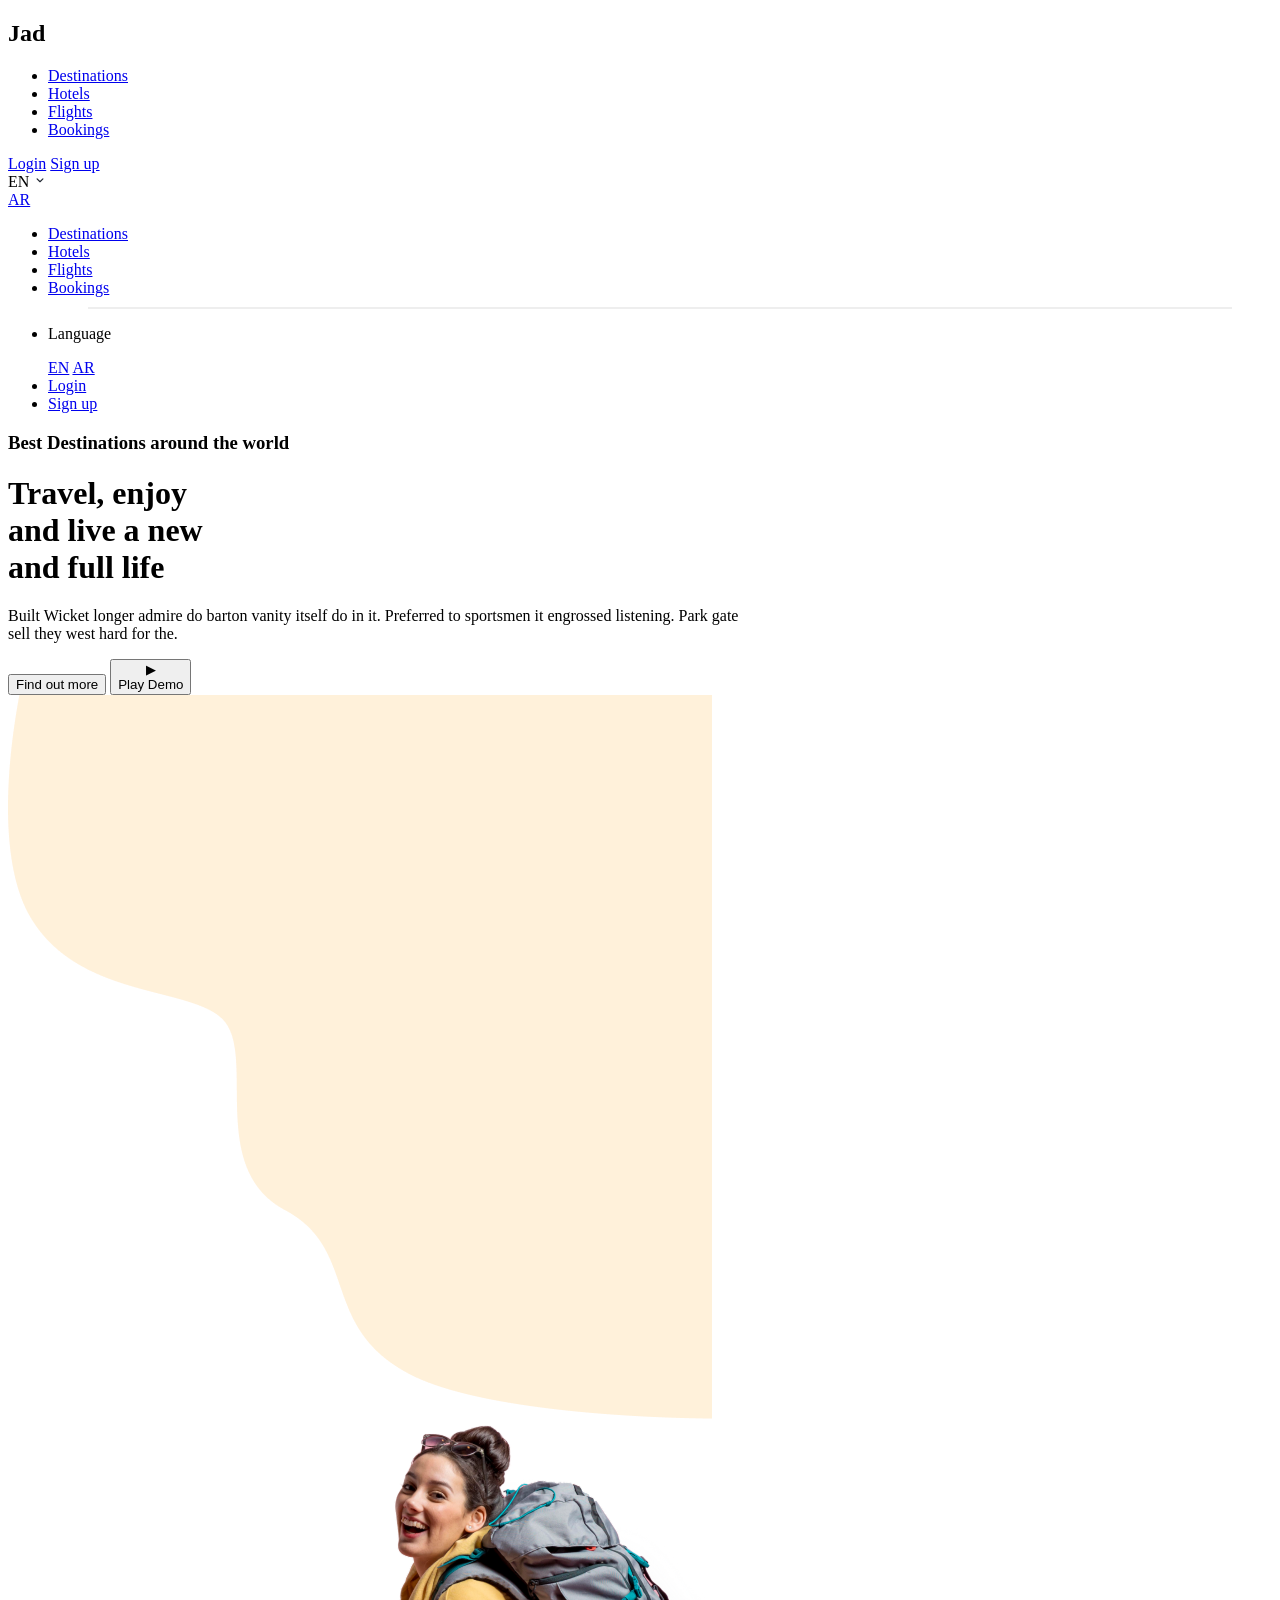
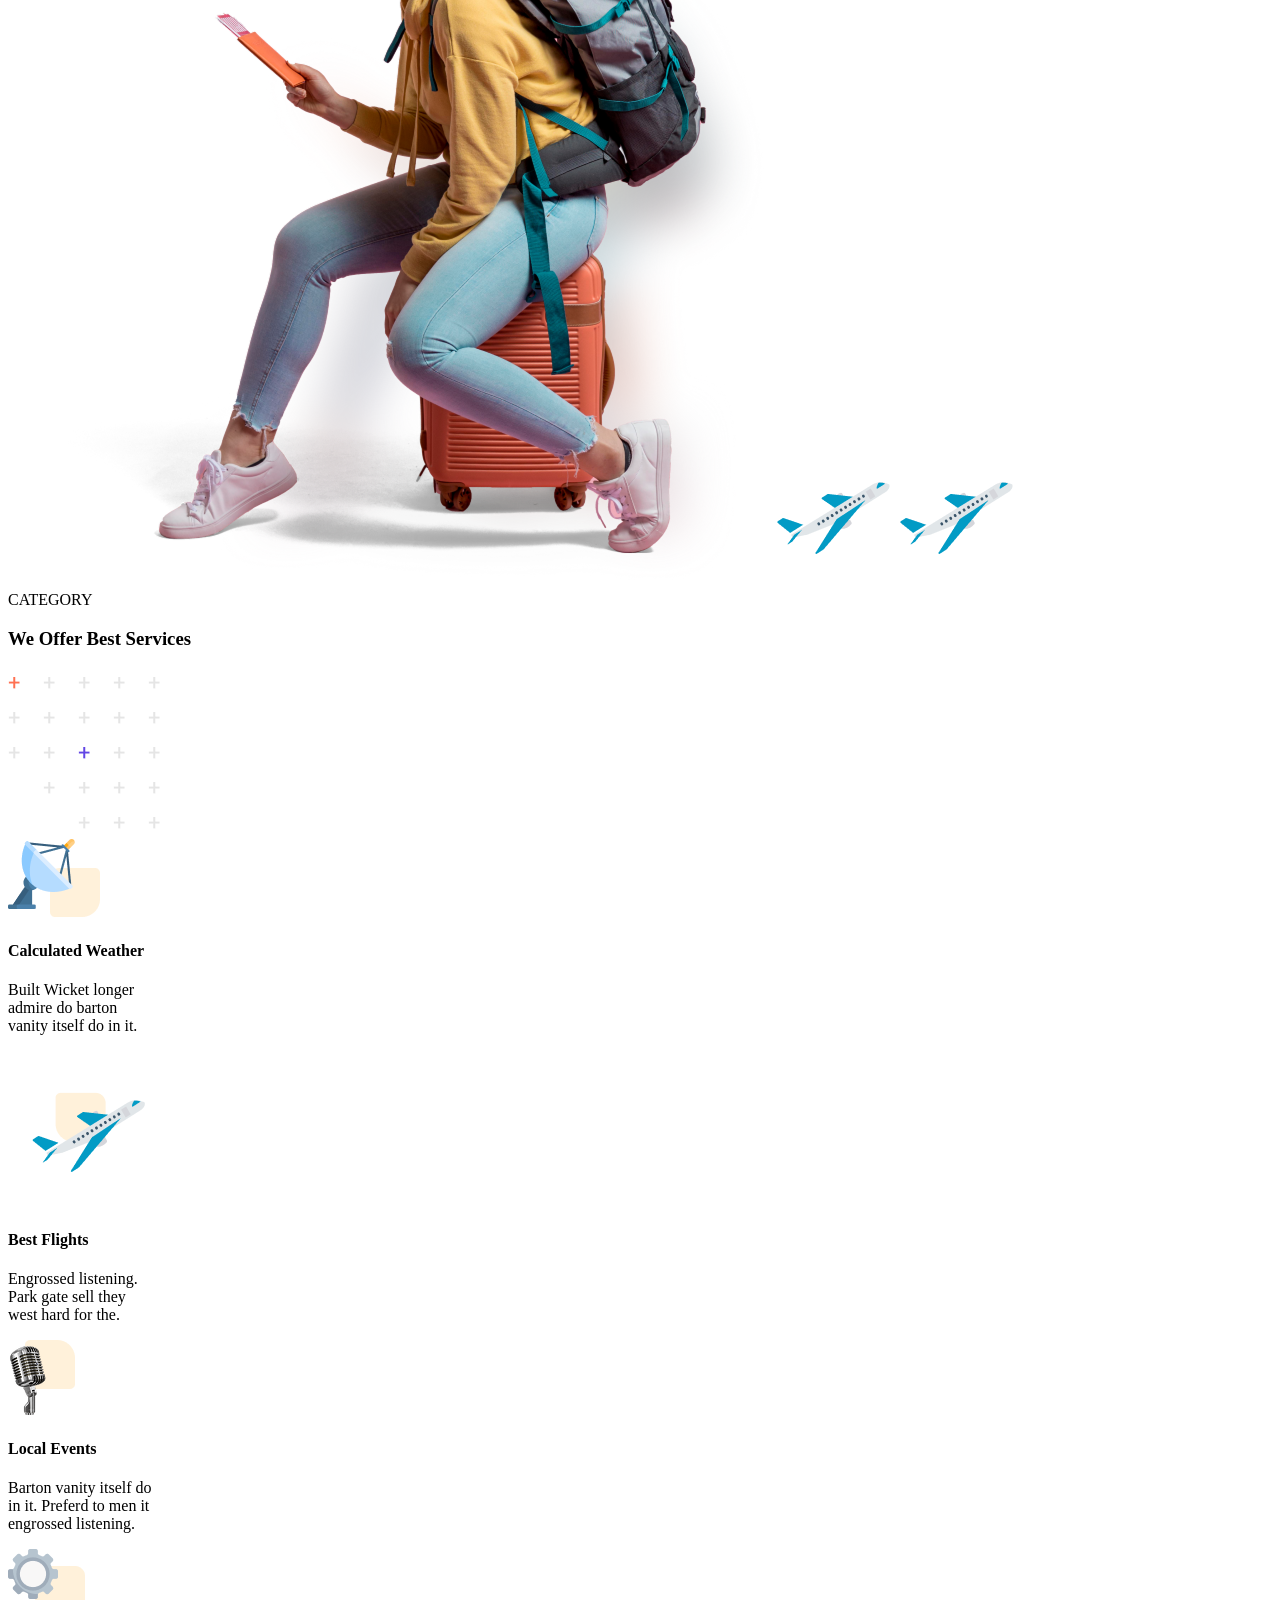
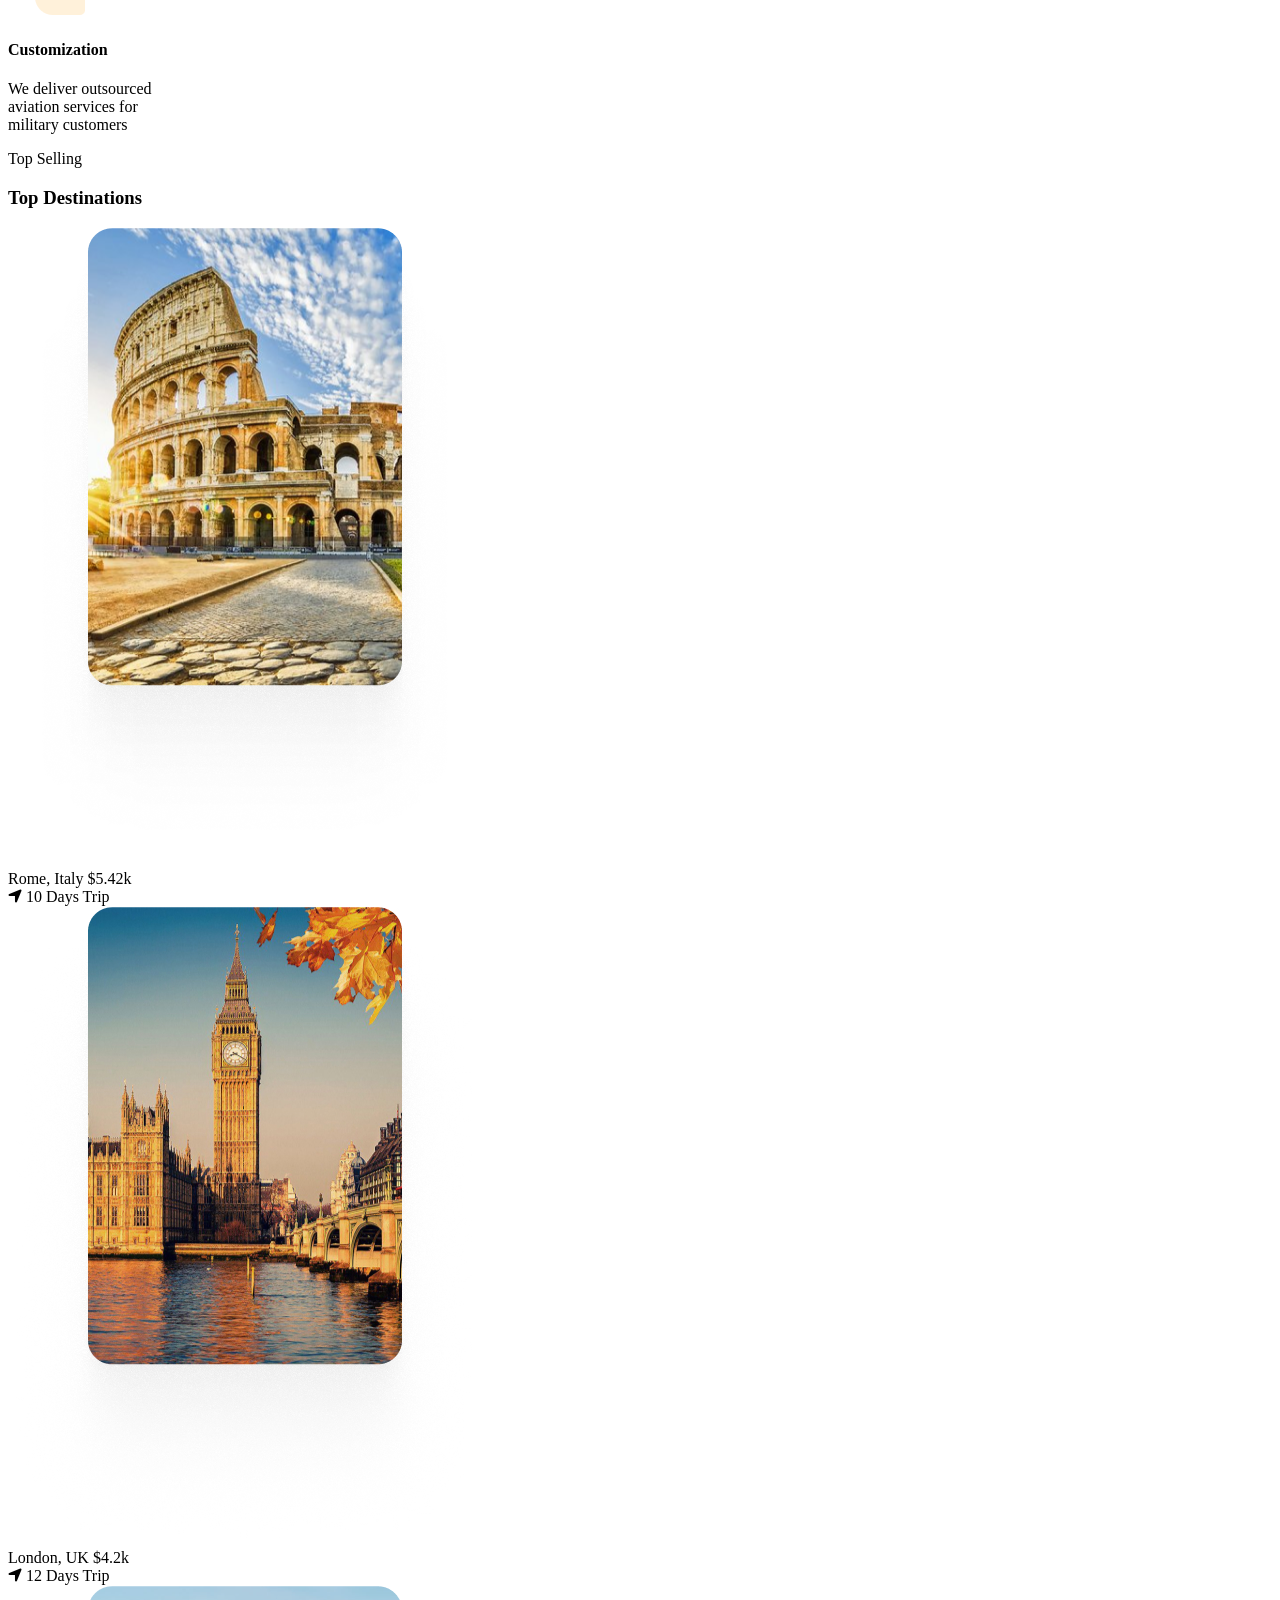
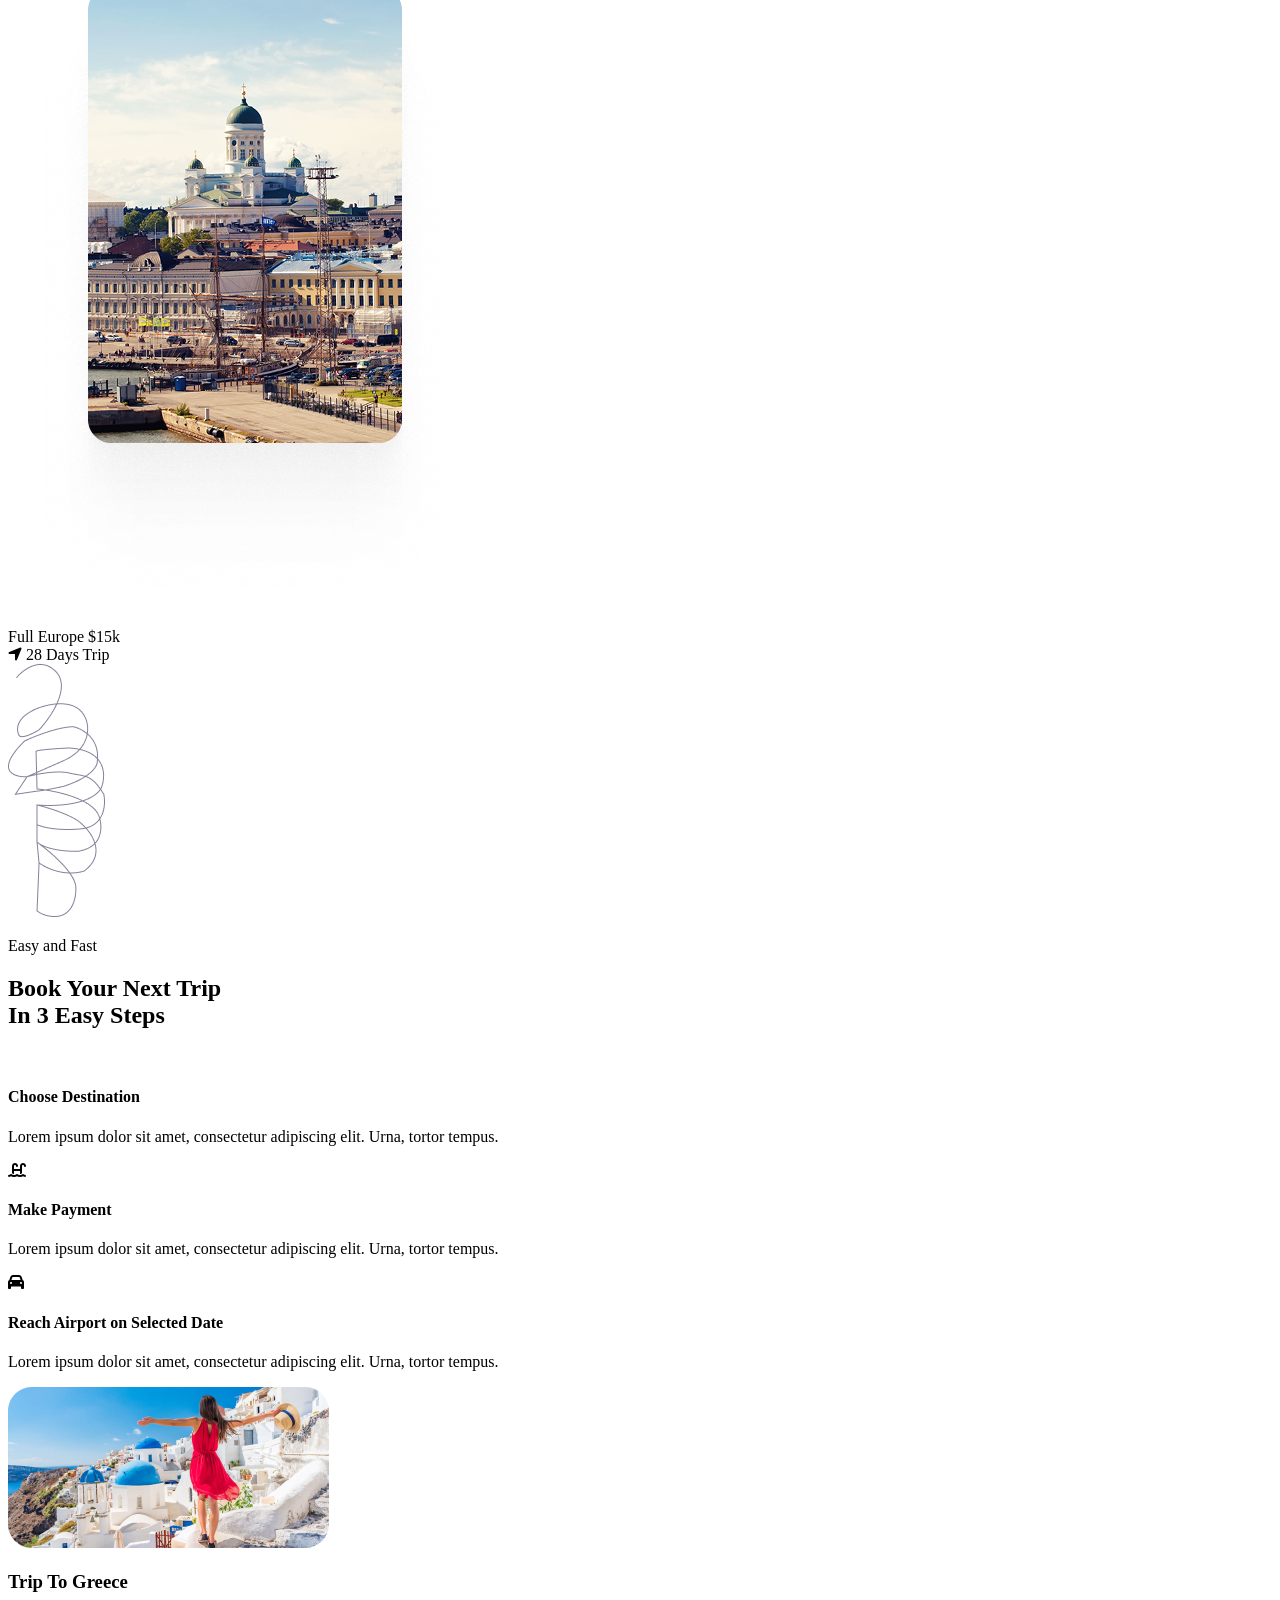
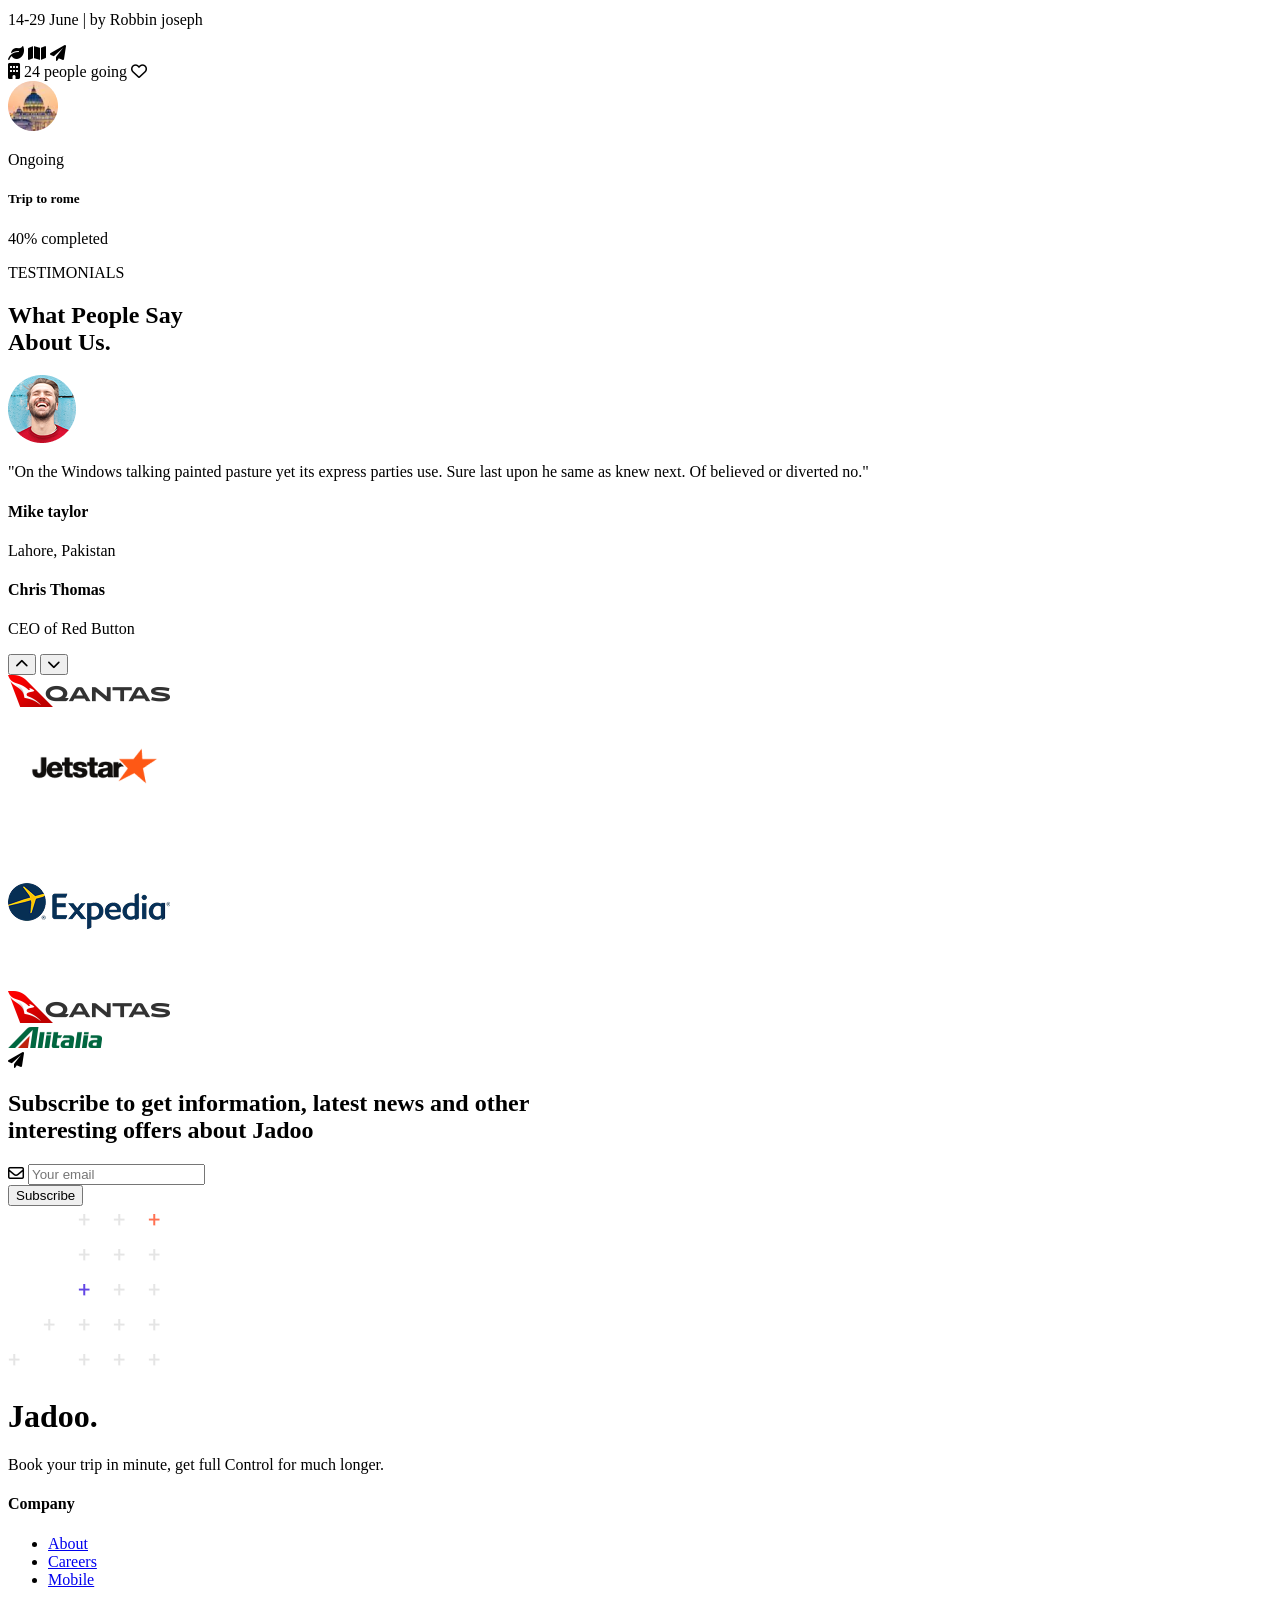
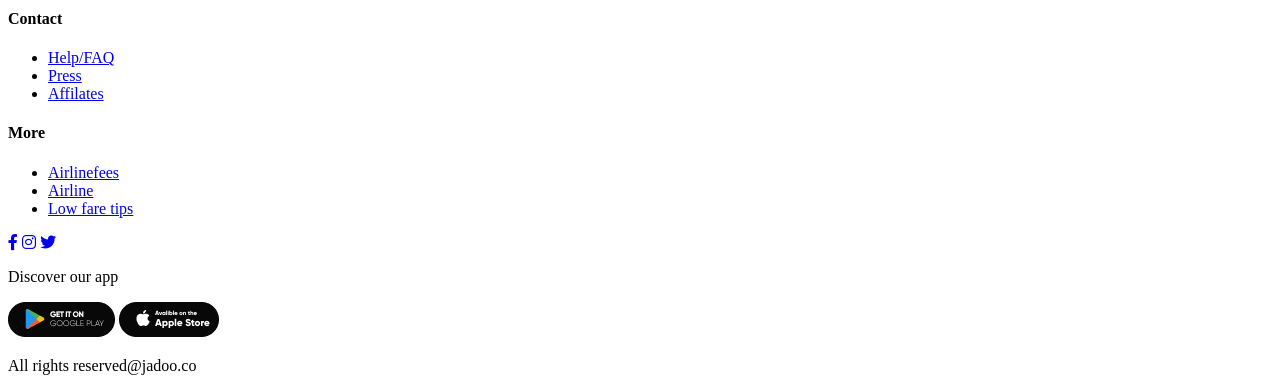
==== index.html @ 776b9c80 "Add files via upload" ====
<!DOCTYPE html>
<html lang="en">
<head>
    <meta charset="UTF-8">
    <meta name="viewport" content="width=device-width, initial-scale=1.0">
    <meta name="description" content="Discover amazing destinations with TravelAgencyLandingPage. Book your dream vacation with the best travel deals, tours, and experiences.">
    <meta name="keywords" content="travel agency, book flights, vacation packages, tourism, adventure travel, luxury tours, cheap flights, travel deals">
    <meta name="author" content="Your Name or Agency">
    <meta name="robots" content="index, follow">
    <meta property="og:title" content="Sky Travel | Explore Your Next Adventure">
    <meta property="og:description" content="Book flights, tours, and dream vacations with the best travel deals worldwide.">
    <meta property="og:type" content="website">
    <!--ميتا خاصة برابط الموقع-->
    <meta property="og:url" content="https://yourwebsite.com">

    <meta property="og:image" content="https://yourwebsite.com/images/">
    <meta property="og:site_name" content="Your Travel Agency">
    <meta property="og:locale" content="en_US">
    <!-- Twitter Card Meta Tags 
    <meta name="twitter:card" content="summary_large_image">
    <meta name="twitter:title" content="Travel Agency | Book Your Dream Vacation">
    <meta name="twitter:description" content="Discover amazing destinations and exclusive travel deals.">
    <meta name="twitter:image" content="https://yourwebsite.com/assets/images/og-image.jpg">
-->
    <!-- Favicon Links -->
    <link rel="icon" href="images/Jadoo travel logo design.png" type="image/jpeg">
    <link rel="stylesheet" href="css/style.css">
     <script src="js/script.js"></script>
    <title>Travel Agency | Book Your Next Adventure</title>
</head>
<body>
    <nav class="navbar">
        <div class="logo">
            <h1>Jad<span class="dot1"></span><span class="dot2"></span></h1>
        </div>

        <div class="hamburger">
            <span></span>
            <span></span>
            <span></span>
        </div>

        <ul class="menu_list">
            <li><a href="#">Destinations</a></li>
            <li><a href="#">Hotels</a></li>
            <li><a href="#">Flights</a></li>
            <li><a href="#">Bookings</a></li>
        </ul>

        <div class="right-side">
            <a href="#" class="login">Login</a>
            <a href="#" class="sign-up">Sign up</a>
            
            <div class="language-dropdown">
                <div class="language">
                    EN
                    <svg width="14" height="14" viewBox="0 0 24 24" fill="none">
                        <path d="M7 10L12 15L17 10" stroke="#212832" stroke-width="2" stroke-linecap="round" stroke-linejoin="round"/>
                    </svg>
                </div>
                <div class="language-menu">
                    <a href="#" class="language-option">AR</a>
                </div>
            </div>
        </div>
    </nav>

    <div class="mobile-menu">
        <ul>
            <li><a href="#">Destinations</a></li>
            <li><a href="#">Hotels</a></li>
            <li><a href="#">Flights</a></li>
            <li><a href="#">Bookings</a></li>
            <hr style="border: 0.5px solid #eee; margin: 10px 40px;">
            
            <li class="mobile-lang">
                <p>Language</p>
                <div class="lang-options">
                    <a href="#">EN</a>
                    <a href="#">AR</a>
                </div>
            </li>

            <li><a href="#" class="login">Login</a></li>
            <li><a href="#" class="sign-up">Sign up</a></li>
        </ul>
    </div>

   
<div class="Main_container">
    <div class="hero-content">
        <h3 class="Left_title">Best Destinations around the world</h3>
        
        <div class="title_vector">
            <h1>Travel, <span class="enjoy-underline">enjoy</span> <br> and live a new <br> and full life</h1>
        </div>

        <p class="main-paragraph">
            Built Wicket longer admire do barton vanity itself do in it. 
            Preferred to sportsmen it engrossed listening. 
            Park gate <br> sell they west hard for the.
        </p>

        <div class="Main_container_buttons">
            <button class="btn-Find_out_more">Find out more</button>
            <button class="Play_Demo">
                <div class="play-icon">▶</div> <span>Play Demo</span>
            </button>
        </div>
    </div>

<div class="Main_container_right">
    <img src="images/Decore.png" class="bg-shape" alt="">
    <img src="images/Traveller 1.png" class="hero-img" alt="traveller">
    <img src="images/Group.png" class="bg-Group1" alt="">
    <img src="images/Group.png" class="bg-Group2" alt="">
</div>
</div>
    <section class="services-section">
    <div class="container">
        <div class="content-wrapper">
            <div class="text-content">
                <span class="category">CATEGORY</span>
                <h3 class="main-title">We Offer Best Services</h3>
                <img src="images/Group 4.png" alt="stars" class="stars">
            </div>
        </div>
      <div class="cards">

    <div class="card-one">
        <img src="images/Group 48.png" alt="Group">
        <h4>Calculated Weather</h4>
        <p>Built Wicket longer <br>admire do barton <br>vanity itself do in it.</p>
    </div>

    <div class="card-two active">   
        <img src="images/Group 51.png" alt="Group">
        <h4>Best Flights</h4>
        <p>Engrossed listening.<br> Park gate sell they<br> west hard for the.</p>
    </div>

    <div class="card-three">
        <img src="images/Group 50.png"  alt="Group">
        <h4>Local Events</h4>
        <p>Barton vanity itself do<br> in it. Preferd to men it <br>engrossed listening.</p>
    </div>

    <div class="card-four">   
        <img src="images/Group 49.png" alt="Group">
        <h4>Customization</h4>
        <p>We deliver outsourced<br> aviation services for <br> military customers</p>
    </div>

</div>
        </div>
    </div>

     <div class="container">
        <div class="content-wrapper">
            <div class="text-content">
                <span class="category">Top Selling</span>
                <h3 class="main-title">Top Destinations</h3>
               
            </div>
        </div>
        <link rel="stylesheet" href="https://cdnjs.cloudflare.com/ajax/libs/font-awesome/6.0.0/css/all.min.css">

<div class="container">
    <div class="card">
        <div class="image-box">
            <img src="images/Rectangle 144.png" alt="Rome">
        </div>
        <div class="card-info">
            <div class="top-row">
                <span class="city">Rome, Italy</span>
                <span class="price">$5.42k</span>
            </div>
            <div class="bottom-row">
                <i class="fas fa-location-arrow"></i> 
                <span>10 Days Trip</span>
            </div>
        </div>
    </div>

    <div class="card">
        <div class="image-box">
            <img src="images/Rectangle 14.jpg" alt="London">
        </div>
        <div class="card-info">
            <div class="top-row">
                <span class="city">London, UK</span>
                <span class="price">$4.2k</span>
            </div>
            <div class="bottom-row">
                <i class="fas fa-location-arrow"></i> 
                <span>12 Days Trip</span>
            </div>
        </div>
    </div>

    <div class="card-wrapper">
        <div class="card">
            <div class="image-box">
                <img src="images/Rectangle 14(1).png" alt="Europe">
            </div>
            <div class="card-info">
                <div class="top-row">
                    <span class="city">Full Europe</span>
                    <span class="price">$15k</span>
                </div>
                <div class="bottom-row">
                    <i class="fas fa-location-arrow"></i> 
                    <span>28 Days Trip</span>
                </div>
            </div>
        </div>
        
        <div class="decoration">
             <img src="images/Decore(1).png" alt="">
        </div>
    </div>
</div>
<link rel="stylesheet" href="https://cdnjs.cloudflare.com/ajax/libs/font-awesome/6.0.0/css/all.min.css">

<section class="booking-section">
    <div class="booking-container">
        
        <div class="steps-side">
            <p class="subtitle">Easy and Fast</p>
            <h2 class="main-title">Book Your Next Trip <br> In 3 Easy Steps</h2>

            <div class="step-item">
                <div class="icon-box yellow">
                    <i class="fas fa-selection"></i> </div>
                <div class="step-text">
                    <h4>Choose Destination</h4>
                    <p>Lorem ipsum dolor sit amet, consectetur adipiscing elit. Urna, tortor tempus.</p>
                </div>
            </div>

            <div class="step-item">
                <div class="icon-box red">
                    <i class="fas fa-swimming-pool"></i>
                </div>
                <div class="step-text">
                    <h4>Make Payment</h4>
                    <p>Lorem ipsum dolor sit amet, consectetur adipiscing elit. Urna, tortor tempus.</p>
                </div>
            </div>

            <div class="step-item">
                <div class="icon-box teal">
                    <i class="fas fa-car"></i>
                </div>
                <div class="step-text">
                    <h4>Reach Airport on Selected Date</h4>
                    <p>Lorem ipsum dolor sit amet, consectetur adipiscing elit. Urna, tortor tempus.</p>
                </div>
            </div>
        </div>

        <div class="visual-side">
            <div class="trip-card">
                <div class="img-wrapper">
                    <img src="images/Rectangle 17.jpg" alt="Greece">
                </div>
                <div class="card-details">
                    <h3>Trip To Greece</h3>
                    <p class="date">14-29 June | by Robbin joseph</p>
                    <div class="action-icons">
                        <span><i class="fas fa-leaf"></i></span>
                        <span><i class="fas fa-map"></i></span>
                        <span><i class="fas fa-paper-plane"></i></span>
                    </div>
                    <div class="card-footer">
                        <span class="people"><i class="fas fa-building"></i> 24 people going</span>
                        <span class="heart"><i class="far fa-heart"></i></span>
                    </div>
                </div>

                <div class="floating-card">
                    <img src="images/Mask Group.png" alt="Rome">
                    <div class="floating-info">
                        <p class="status">Ongoing</p>
                        <h5>Trip to rome</h5>
                        <p class="progress-text"><span>40%</span> completed</p>
                        <div class="bar-bg">
                            <div class="bar-fill"></div>
                        </div>
                    </div>
                </div>
            </div>
            
            <div class="bg-blur"></div>
        </div>

    </div>
</section>

<link rel="stylesheet" href="https://cdnjs.cloudflare.com/ajax/libs/font-awesome/6.0.0/css/all.min.css">

<section class="testimonials-section">
    <div class="testimonials-container">
        
        <div class="testimonials-left">
            <p class="section-tag">TESTIMONIALS</p>
            <h2 class="section-title">What People Say <br> About Us.</h2>
            
            <div class="dots-wrapper">
                <span class="dot active" onclick="jumpToSlide(0)"></span>
                <span class="dot" onclick="jumpToSlide(1)"></span>
                <span class="dot" onclick="jumpToSlide(2)"></span>
            </div>
        </div>

        <div class="testimonials-right">
            <div class="stack-container">
                <div class="main-testimonial-card" id="active-card">
                    <div class="user-avatar-box">
                        <img src="images/Image.png"alt="User" id="user-img">
                    </div>
                    <p class="quote-text" id="user-quote">
                        "On the Windows talking painted pasture yet its express parties use. Sure last upon he same as knew next. Of believed or diverted no."
                    </p>
                    <h4 class="name" id="user-name">Mike taylor</h4>
                    <p class="location" id="user-location">Lahore, Pakistan</p>
                </div>
                
                <div class="background-card">
                    <h4 class="name">Chris Thomas</h4>
                    <p class="location">CEO of Red Button</p>
                </div>
            </div>

            <div class="nav-arrows">
                <button class="arrow" onclick="changeSlide(-1)">
                    <i class="fas fa-chevron-up"></i>
                </button>
                <button class="arrow" onclick="changeSlide(1)">
                    <i class="fas fa-chevron-down"></i>
                </button>
            </div>
        </div>

    </div>
</section>


<section class="partners-section">
    <div class="partners-container">
        <div class="partner-item">
            <img src="images/image 30.png" alt="Axon Airlines">
        </div>
        
        <div class="partner-item">
            <img src="images/image 28.png" alt="Jetstar">
        </div>

        <div class="partner-item featured">
            <img src="images/image 29.png" alt="Expedia">
        </div>

        <div class="partner-item">
            <img src="images/image 30.png" alt="Qantas">
        </div>

        <div class="partner-item">
            <img src="images/image 31.png" alt="Alitalia">
        </div>
    </div>
</section>
<section class="subscribe-section">
    <div class="subscribe-container">
        
        <div class="floating-plane">
            <i class="fa-solid fa-paper-plane"></i>
        </div>

        <h2 class="subscribe-title">
            Subscribe to get information, latest news and other <br> interesting offers about Jadoo
        </h2>

        <form class="subscribe-form">
            <div class="input-field">
                <i class="fa-regular fa-envelope"></i>
                <input type="email" placeholder="Your email" required>
            </div>
            <button type="submit" class="btn-submit">Subscribe</button>
        </form>

        <div class="decor-circle circle-bottom-left"></div>
        <div class="decor-circle circle-top-right"></div>
    </div>

    <div class="dots-pattern">
        <img src="images/Group 5.png" alt="dots-decoration">
    </div>
</section>
</section>
<footer class="footer-section">
    <div class="footer-container">
        <div class="footer-col brand-col">
            <h1 class="footer-logo">Jadoo.</h1>
            <p class="footer-desc">Book your trip in minute, get full Control for much longer.</p>
        </div>

        <div class="footer-col">
            <h4>Company</h4>
            <ul>
                <li><a href="#">About</a></li>
                <li><a href="#">Careers</a></li>
                <li><a href="#">Mobile</a></li>
            </ul>
        </div>

        <div class="footer-col">
            <h4>Contact</h4>
            <ul>
                <li><a href="#">Help/FAQ</a></li>
                <li><a href="#">Press</a></li>
                <li><a href="#">Affilates</a></li>
            </ul>
        </div>

        <div class="footer-col">
            <h4>More</h4>
            <ul>
                <li><a href="#">Airlinefees</a></li>
                <li><a href="#">Airline</a></li>
                <li><a href="#">Low fare tips</a></li>
            </ul>
        </div>

        <div class="footer-col social-col">
            <div class="social-icons">
                <a href="#" class="social-btn facebook"><i class="fa-brands fa-facebook-f"></i></a>
                <a href="#" class="social-btn instagram"><i class="fa-brands fa-instagram"></i></a>
                <a href="#" class="social-btn twitter"><i class="fa-brands fa-twitter"></i></a>
            </div>
            <p class="discover-text">Discover our app</p>
            <div class="app-buttons">
                <a href="#"><img src="images/Google Play.png" alt="Google Play"></a>
                <a href="#"><img src="images/Play Store.png" alt="App Store"></a>
            </div>
        </div>
    </div>
    
    <div class="footer-bottom">
        <p>All rights reserved@jadoo.co</p>
    </div>
</footer>
</body>
</html>
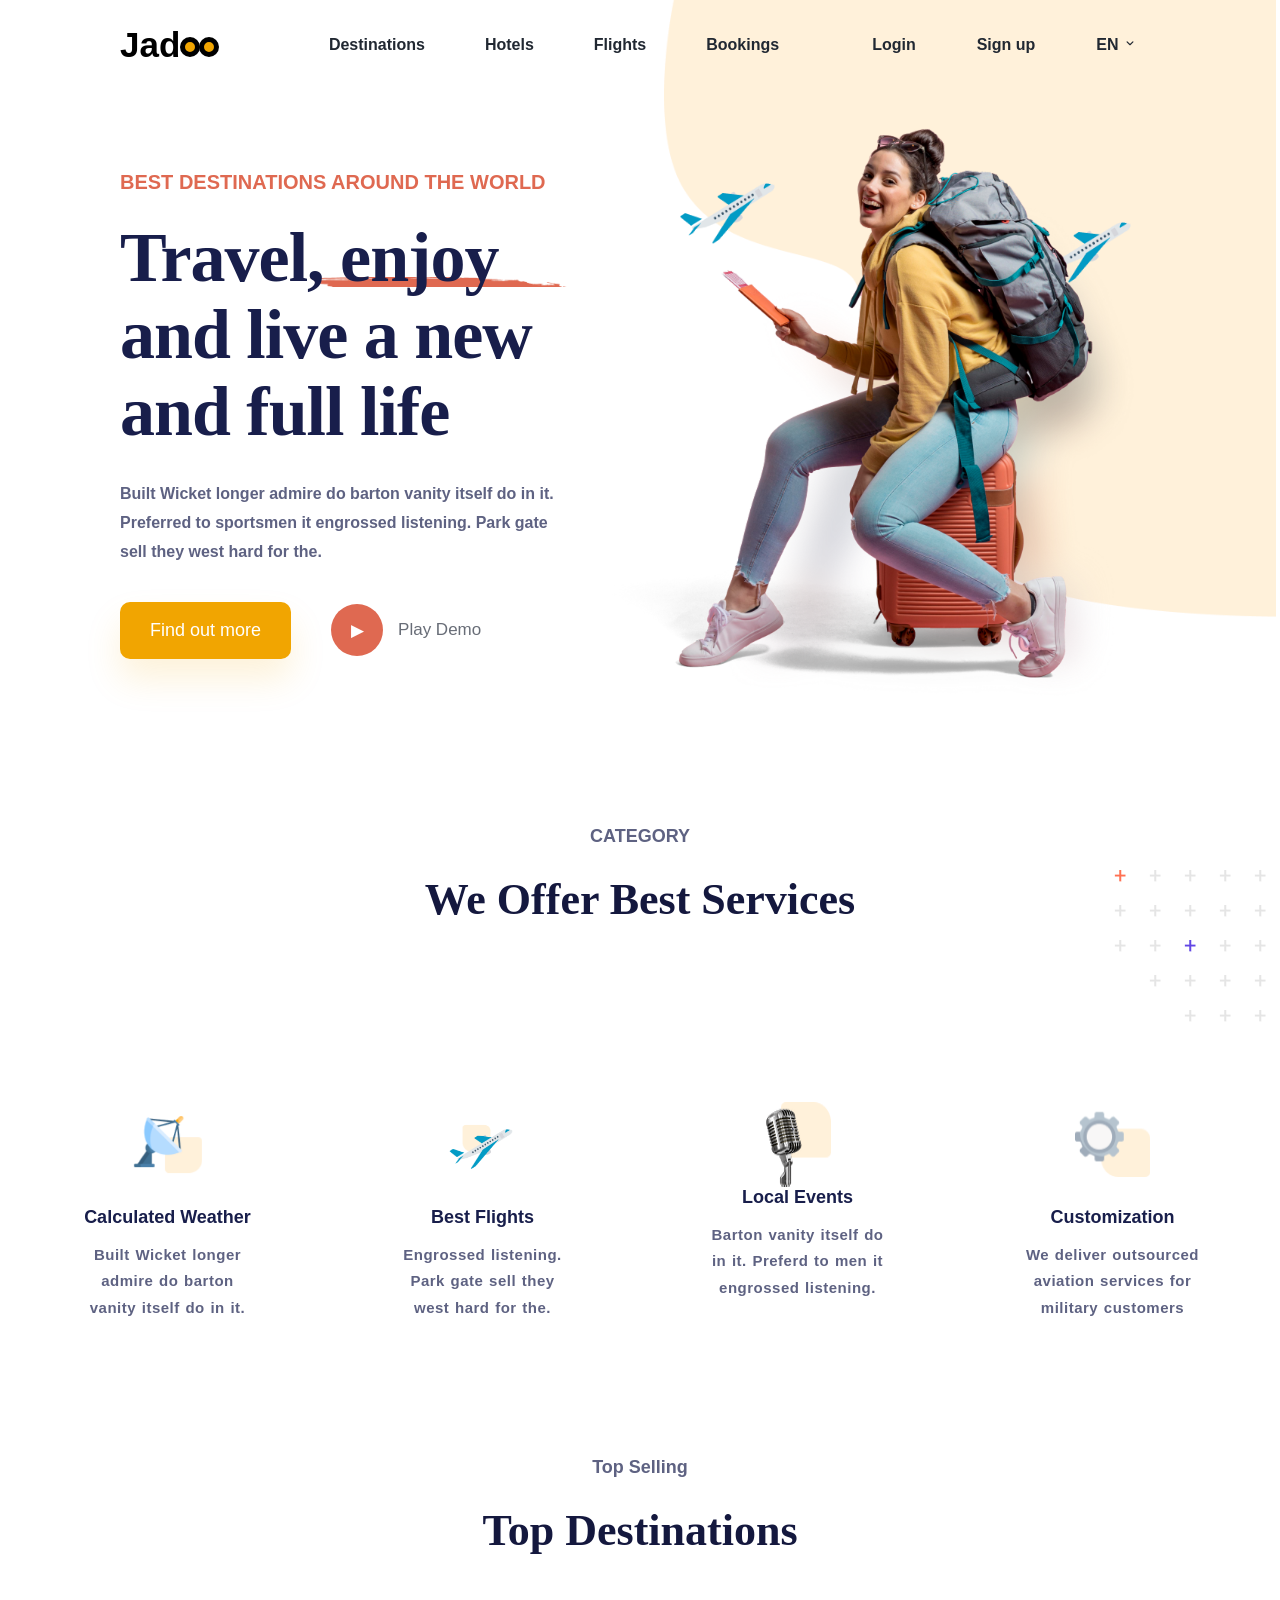
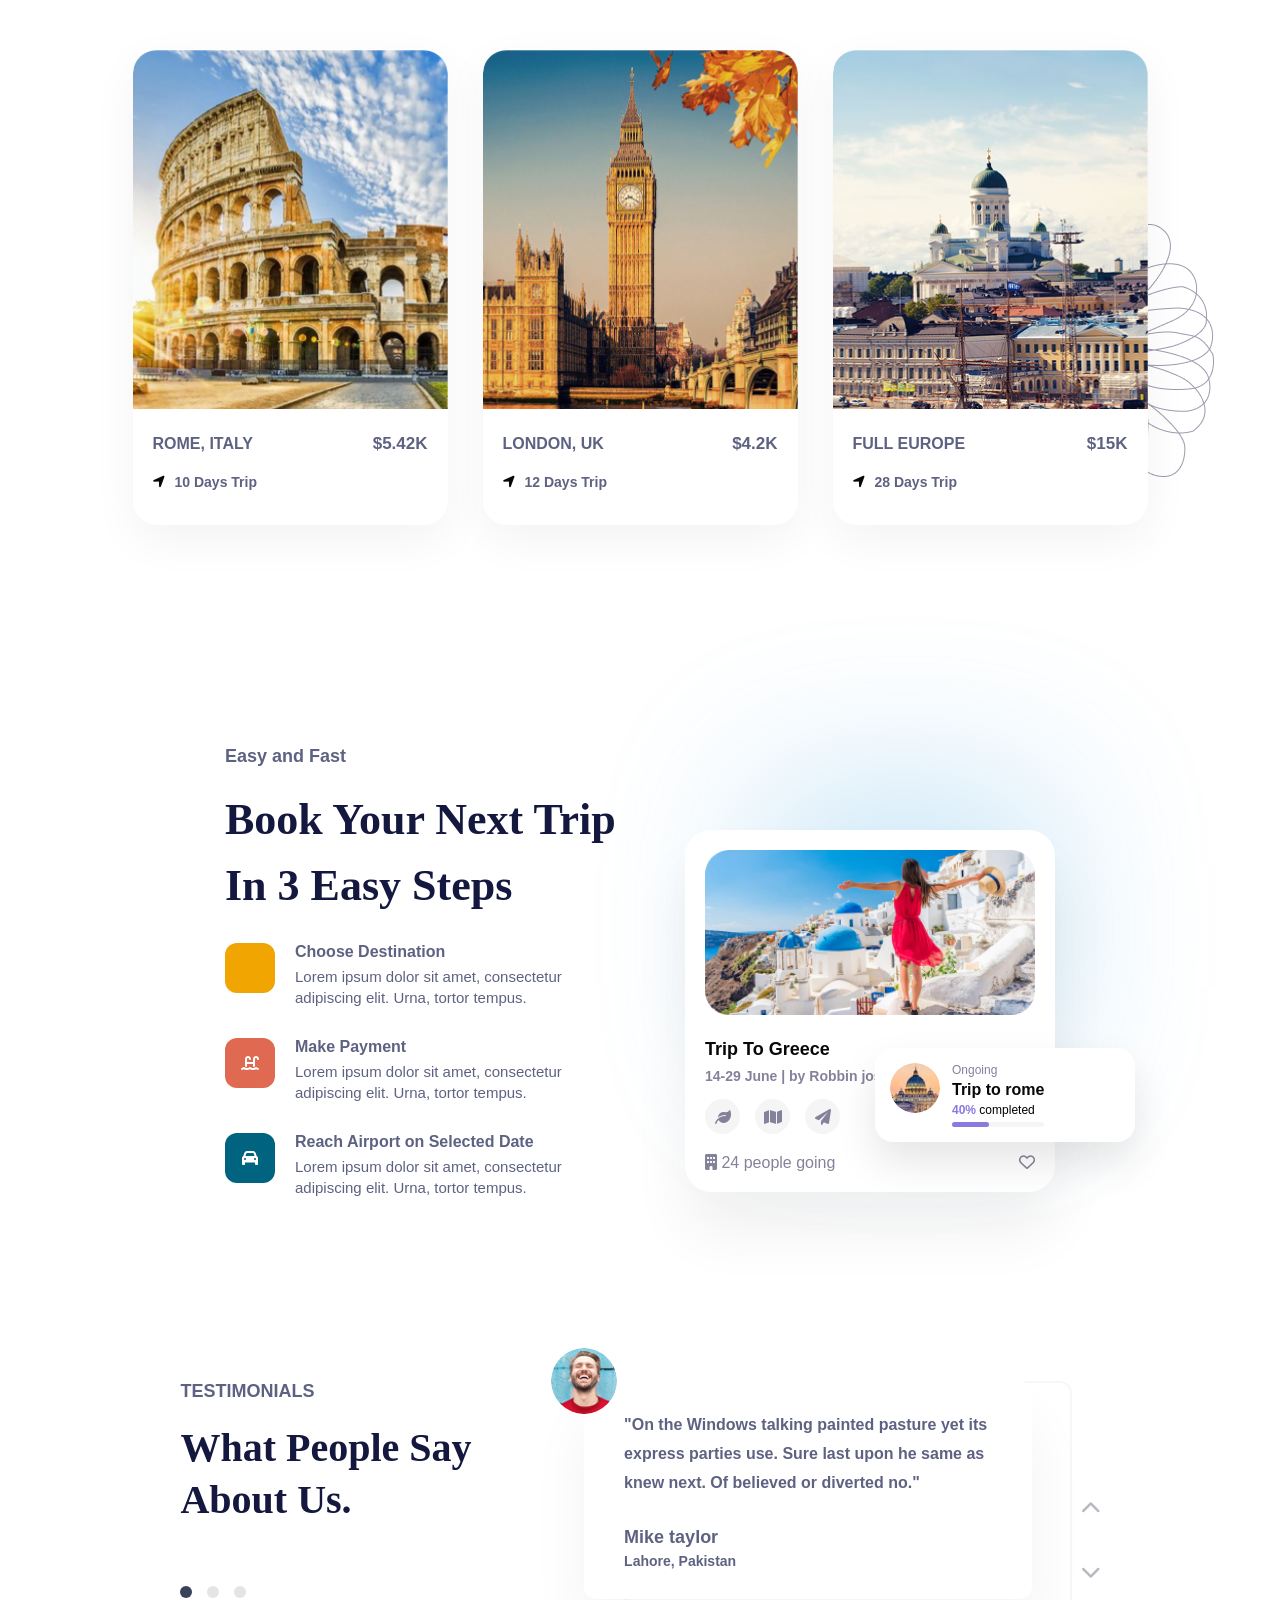
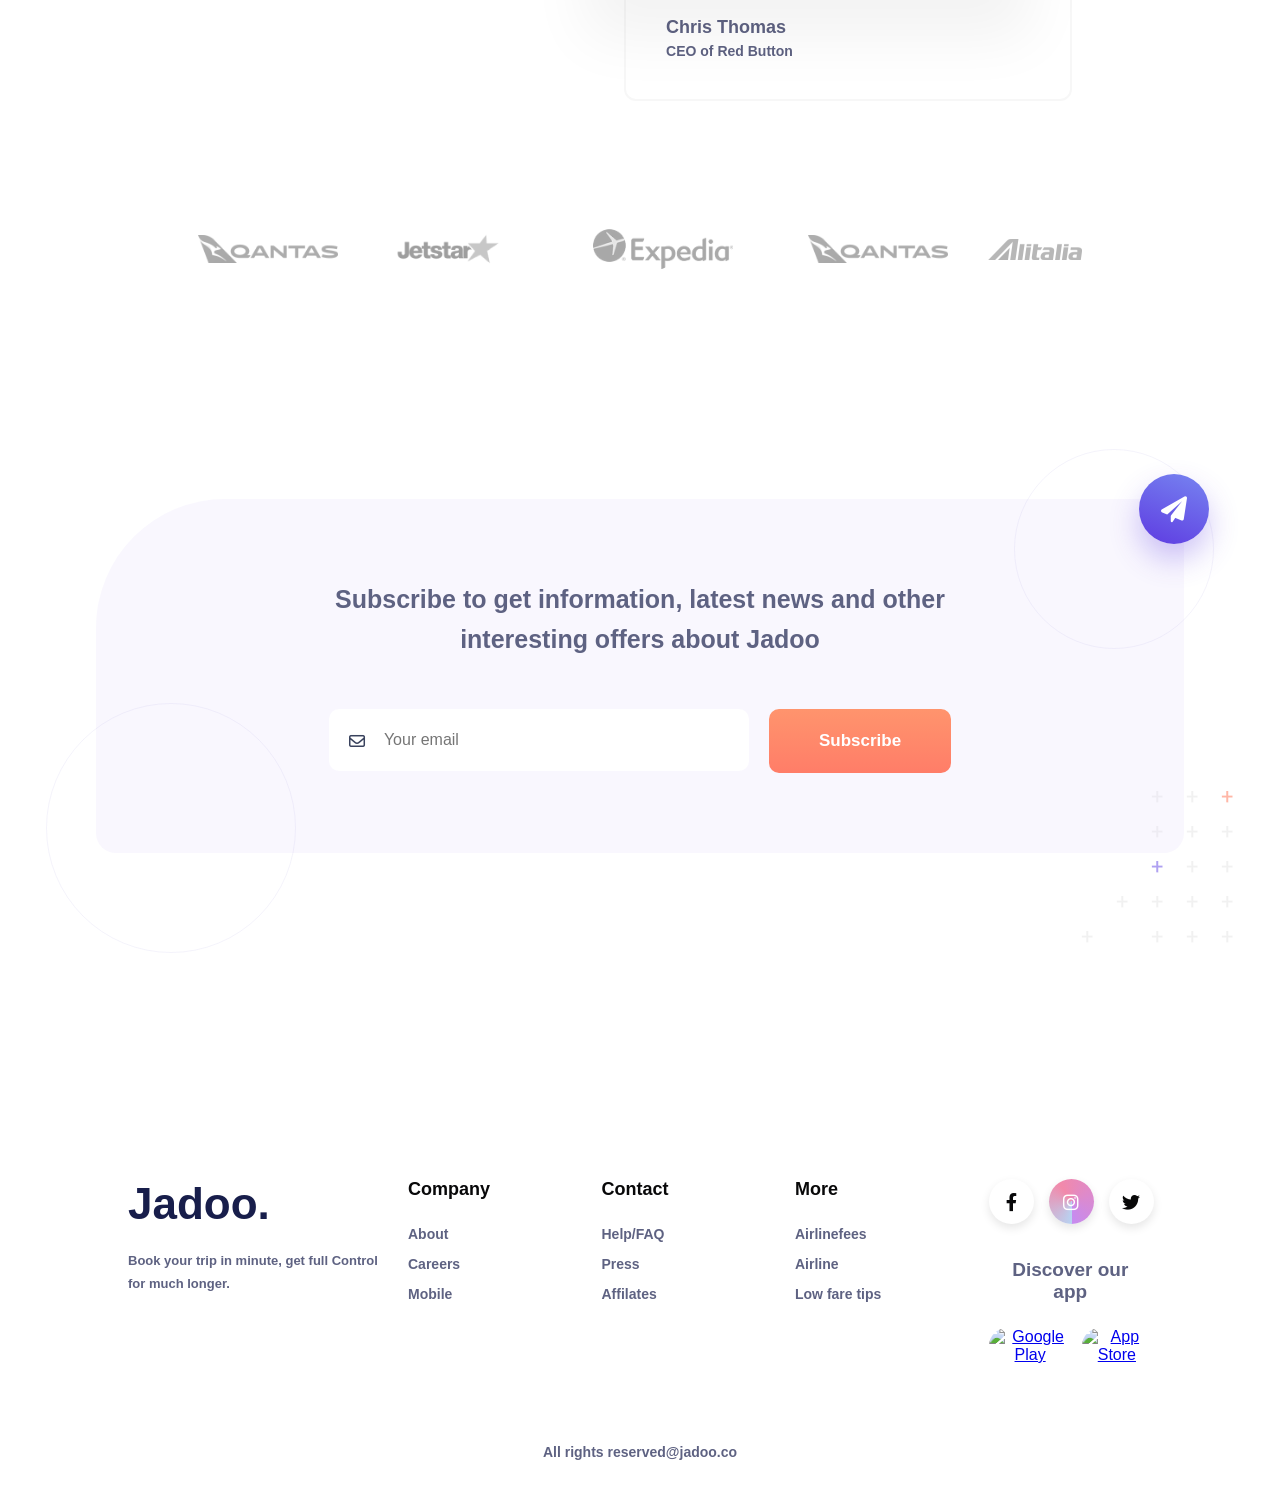
==== commit a9c18244: "Add files via upload" ====
--- a/index.html
+++ b/index.html
@@ -166,6 +166,7 @@
         <link rel="stylesheet" href="https://cdnjs.cloudflare.com/ajax/libs/font-awesome/6.0.0/css/all.min.css">
 
 <div class="container">
+    
     <div class="card">
         <div class="image-box">
             <img src="images/Rectangle 144.png" alt="Rome">
@@ -404,6 +405,7 @@
             <p class="footer-desc">Book your trip in minute, get full Control for much longer.</p>
         </div>
 
+
         <div class="footer-col">
             <h4>Company</h4>
             <ul>
@@ -438,10 +440,16 @@
                 <a href="#" class="social-btn twitter"><i class="fa-brands fa-twitter"></i></a>
             </div>
             <p class="discover-text">Discover our app</p>
-            <div class="app-buttons">
-                <a href="#"><img src="images/Google Play.png" alt="Google Play"></a>
-                <a href="#"><img src="images/Play Store.png" alt="App Store"></a>
-            </div>
+           <div class="app-buttons-container">
+    <a href="#" class="store-btn">
+        <img src="https://upload.wikimedia.org/wikipedia/commons/7/78/Google_Play_Store_badge_EN.svg" alt="Google Play">
+      
+    </a>
+
+    <a href="#" class="store-btn">
+      <img src="https://upload.wikimedia.org/wikipedia/commons/3/3c/Download_on_the_App_Store_Badge.svg" alt="App Store" style="width: 100%; height: auto;">
+    </a>
+</div>
         </div>
     </div>
     
@@ -449,5 +457,6 @@
         <p>All rights reserved@jadoo.co</p>
     </div>
 </footer>
+
 </body>
 </html>
--- a/css/style.css
+++ b/css/style.css
@@ -0,0 +1,1758 @@
+* {
+    margin: 0;
+    padding: 0;
+    box-sizing: border-box;
+}
+body {
+    font-family: 'Inter', sans-serif;
+    background: #ffffff;
+}
+html, body {
+    max-width: 100%;
+    overflow-x: hidden; 
+}
+.navbar {
+    width: 100%;
+    height: 90px;
+    padding: 0 120px;
+    display: flex;
+    align-items: center;
+    justify-content: space-between;
+    background: transparent;
+    position: relative;
+    z-index: 1001;
+}
+.logo h1 {
+    font-size: 35px;
+    font-weight: 700;
+    color: black;
+}
+.dot1, .dot2 {
+    width: 20px;
+    height: 20px;
+    background: #f1a501;
+    border: 5px solid black;
+    border-radius: 50%;
+    display: inline-block;
+}
+
+.dot2 { margin-left: -1px; }
+
+.menu_list {
+  display: flex;
+  align-items: center;
+  gap: 40px; 
+  list-style: none;
+  margin-left: auto;
+  margin-right: 60px;
+}
+
+.menu_list li a {
+    text-decoration: none;
+    color: #212832;
+    font-size: 16px;
+    font-weight: 600;
+    padding: 10px;
+    transition: 0.3s;
+    font-family: 'Segoe UI', Tahoma, Geneva, Verdana, sans-serif;
+}
+
+.menu_list li a:hover { color: black; }
+.right-side {
+    display: flex;
+    align-items: center;
+    gap: 15px;
+}
+.login, .sign-up, .language {
+    text-decoration: none;
+    color: #212832;
+    font-size: 16px;
+    font-weight: 600;
+    padding: 10px 22px; 
+    border: 1px solid transparent;
+    border-radius: 6px;
+    transition: 0.3s;
+    cursor: pointer;
+     font-family: 'Segoe UI', Tahoma, Geneva, Verdana, sans-serif;
+}
+.login:hover, .sign-up:hover, .language:hover {
+    border-color: #212832;
+    color: black;
+}
+.language-dropdown {
+    position: relative;
+}
+
+.language-menu {
+    position: absolute;
+    top: 100%;
+    right: 0;
+    background: #fff;
+    box-shadow: 0 10px 25px rgba(0,0,0,0.1);
+    border-radius: 8px;
+    min-width: 100px;
+    opacity: 0;
+    visibility: hidden;
+    transition: 0.3s;
+     font-family: 'Segoe UI', Tahoma, Geneva, Verdana, sans-serif;
+}
+
+.language-dropdown:hover .language-menu {
+    opacity: 1;
+    visibility: visible;
+}
+
+.language-option {
+    display: block;
+    padding: 10px 20px;
+    text-decoration: none;
+    color: #212832;
+    font-weight: 600;
+}
+.language-option:hover{
+    color: black;
+}
+.hamburger {
+    display: none;
+    flex-direction: column;
+    gap: 5px;
+    cursor: pointer;
+}
+
+.hamburger span {
+    width: 28px; height: 3px;
+    background: #212832;
+    border-radius: 3px;
+}
+
+.mobile-menu {
+    display: none;
+    position: absolute;
+    top: 90px; left: 0; width: 100%;
+    background: #fff;
+    padding: 20px 0;
+    box-shadow: 0 10px 20px rgba(0,0,0,0.05);
+    z-index: 1000;
+}
+
+.mobile-menu.active { display: block; }
+
+.mobile-menu ul { list-style: none; text-align: center; }
+
+.mobile-menu ul li { padding: 12px 0; }
+
+.mobile-menu ul li a {
+    text-decoration: none;
+    color: #212832;
+    font-size: 18px;
+    font-weight: 600;
+}
+.mobile-lang {
+    padding: 15px 0;
+}
+.mobile-lang p {
+    font-size: 14px;
+    color: #888;
+    margin-bottom: 8px;
+}
+.lang-options {
+    display: flex;
+    justify-content: center;
+    gap: 20px;
+}
+.lang-options a {
+    text-decoration: none;
+    color: #212832;
+    font-weight: 700;
+    padding: 5px 15px;
+    border: 1px solid #eee;
+    border-radius: 5px;
+}
+@media (max-width: 992px) {
+    .navbar { padding: 0 20px; }
+    .menu_list, .right-side { display: none; }
+    .hamburger { display: flex; }
+    
+    .mobile-menu .login, 
+    .mobile-menu .sign-up {
+        display: inline-block;
+        margin: 10px;
+        width: 80%;
+        border: 1px solid #212832;
+    }
+}.mobile-menu ul li a {
+        transition: all 0.3s ease; 
+    }
+
+    .mobile-menu ul li a:hover {
+        color: #f1a501; 
+        background-color: #fcfcfc; }
+
+
+ .Main_container {
+    width: 100%;
+    min-height: 50vh;
+    padding: 0 8% 0 120px; 
+    display: flex;
+    align-items: center;
+    justify-content: space-between;
+    position: relative;
+}
+.Main_container_right {
+    flex: 1;
+    position: relative; 
+    height: 650px;
+    display: flex;
+    align-items: center;
+    justify-content: center;
+}
+.hero-content {
+    max-width: 650px;
+}
+
+.Left_title {
+    color: #DF6951;
+    text-transform: uppercase;
+    font-size: 20px;
+    font-weight: 700;
+    margin-bottom: 25px;
+}
+
+.title_vector h1 {
+    font-family: 'Volkhov', serif; 
+    font-size: 84px;
+    font-weight: 700;
+    color: #181E4B;
+    line-height: 1.1;
+    margin-bottom: 30px;
+    position: relative;
+letter-spacing: -1px;
+}
+.title_vector h1 {
+    font-size: 70px; 
+    font-weight: 700;
+    color: #181E4B;
+    line-height: 1.1;
+    position: relative;
+    z-index: 1; 
+}
+.enjoy-underline {
+    position: relative; 
+    display: inline-block; 
+}
+.enjoy-underline::after {
+    content: ""; 
+    position: absolute;
+    bottom: 8px; 
+    left: -35px;
+    width: 200%; 
+    height: 12px; 
+    
+
+    background: url('../images/Vector(1).png') no-repeat center; 
+    
+    background-size: contain;
+    
+    z-index: -1;
+}
+
+
+.main-paragraph {
+    color: #5E6282;
+    font-size: 16px;
+    font-weight: 600;
+    font-family: 'Segoe UI', Tahoma, Geneva, Verdana, sans-serif;
+    line-height: 1.8;
+    margin-bottom: 35px;
+    max-width: 480px;
+}
+
+
+.Main_container_buttons {
+    display: flex;
+    align-items: center;
+    gap: 40px;
+}
+
+.btn-Find_out_more {
+    background: #f1a501;
+    color: white;
+    border: none;
+    padding: 18px 30px;
+    border-radius: 10px;
+    font-size: 18px;
+    font-weight: 500;
+    cursor: pointer;
+    box-shadow: 0 20px 35px rgba(241, 165, 1, 0.15);
+}
+.btn-Find_out_more:hover{
+background-color: #c58700;
+transition: 0.3s;
+}
+.Play_Demo {
+    background: none;
+    border: none;
+    display: flex;
+    align-items: center;
+    gap: 15px;
+    cursor: pointer;
+    font-size: 17px;
+    color: #686D77;
+    font-weight: 500;
+}
+
+.play-icon {
+    width: 52px;
+    height: 52px;
+    background: #DF6951;
+    color: white;
+    border-radius: 50%;
+    display: flex;
+    align-items: center;
+    justify-content: center;
+
+}
+
+.play-icon:hover {
+    box-shadow: 0 15px 30px rgba(223, 105, 81, 0.4); 
+    transition: 0.3s; 
+    }
+ .Main_container_right{
+position: relative;
+
+ }
+ .bg-shape {
+    position: absolute;
+  top: -14%;
+  right: -17%;
+  width: 106%;
+    max-width: 760px;
+    z-index: 1;
+    height: 95%;
+}
+
+.hero-img {
+    position: relative;
+    z-index: 5; 
+    width: 100%;
+    max-width: 720px;
+z-index: 6;
+  right: 6%;
+}
+.bg-Group1 {
+    position: absolute;
+    top: 8%;
+    left: 80px;
+    width: 100px;
+    z-index: 6; 
+}
+
+.bg-Group2 {
+    position: absolute;
+   top: 14%;
+  right: 42px;
+  width: 100px;
+    z-index: 5;
+}
+@media (max-width: 992px) {
+    .navbar {
+        padding: 0 25px;
+    }
+    .menu_list, .right-side { display: none; }
+    .hamburger { display: flex; }
+
+    .Main_container {
+        padding: 40px 25px 20px;
+        flex-direction: column;
+        text-align: center;
+        gap: 30px;
+    }
+
+    .Main_container_right {
+        order: -1;
+        width: 100%;
+        min-height: 100vh;           
+        max-height: 100vh;
+        position: relative;
+        display: flex;
+        justify-content: center;
+        align-items: center;
+        overflow: hidden;
+        margin-top: -20px;
+    }
+    .bg-shape {
+        position: absolute !important;
+       top: 27%;
+    left: 50%;
+        transform: translate(-50%, -50%);
+        width: 110%;
+        max-width: none;
+        height: auto;
+        z-index: 1;
+    }
+    .hero-img {
+        position: absolute !important;
+      top: 44%;
+    left: 32%;
+        transform: translate(-50%, -50%);
+        width: 100%;
+        max-width: 310px;
+        z-index: 5;
+    }
+    .bg-Group1 {
+        position: absolute !important;
+    top: 3%;
+    left: 0%;
+        width: 130px;
+        z-index: 3;
+    }
+
+    .bg-Group2 {
+        position: absolute !important;
+      top: 10%;
+    right: 9%;
+        width: 130px;
+        z-index: 3;
+    }
+}
+@media (max-width: 576px) {
+    .Main_container_right {
+        min-height: 55vh;
+    }
+    .hero-img   { max-width:364px; }
+    .bg-Group1, .bg-Group2 { width: 100px; }
+}
+.services-section {
+    padding: 60px 0 40px;
+    background: #ffffff;
+    margin-top: 0;
+
+}
+
+.container {
+    max-width: 1280px;
+    margin: 22px auto;
+    padding: 0 40px;
+}
+
+.content-wrapper {
+    display: flex;
+    align-items: center;
+    justify-content: center;
+    max-width: 1100px;
+    margin: -60px auto;
+}
+
+.text-content {
+    max-width: 650px;
+}
+
+.category {
+   font-size: 18px;
+    font-weight: 700;
+    color: #5E6282;
+    
+    display: block;
+    margin-bottom: 10px; 
+    text-align: center; 
+}
+
+.main-title {
+   font-size: 52px;
+    line-height: 1.1;
+    font-weight: 700;
+    color: #14183E;
+    font-family: 'Volkhov', serif;
+   margin-top: 20px; 
+    margin-bottom: 30px;
+}
+@media (max-width: 992px) {
+    .main-title {
+        font-size: 44px;
+        flex-direction: column;
+        text-align: center;
+        
+    }
+@media (max-width: 768px) {
+    .content-wrapper {
+        flex-direction: column;
+        text-align: center;
+        gap: 30px;
+    }
+
+.category{
+   display: flex;
+      text-align: center;
+      left: 36%;
+}
+
+    .main-title {
+        font-size: 30px;
+    }
+}}
+
+.stars{
+    position: relative;
+  top: -95px;
+  left: 160%;
+}
+
+.cards {
+    display: flex;
+    justify-content: center;
+    gap: 35px;
+
+}
+
+.card-one, .card-two, .card-three, .card-four {
+    position: relative;
+    background: #fff;
+    border-radius: 40px;
+    padding: 0px 25px 40px;
+    width: 245px;
+    text-align: center;
+    transition: all 0.4s ease;
+    min-height: 265px;
+    display: flex;
+    flex-direction: column;
+    align-items: center;
+
+  
+    transform-style: preserve-3d; 
+    z-index: 1;
+}
+.card-one::before, .card-two::before, .card-three::before, .card-four::before {
+    content: "";
+    position: absolute;
+    width: 100px;
+    height: 100px;
+    background-color: #DF6951;
+    
+
+    bottom: -30px; 
+    left: -35px;
+    
+  
+    transform: translateZ(-1px) scale(0.7); 
+    z-index: -1; 
+    
+    border-top-left-radius: 30px;
+    border-bottom-right-radius: 10px;
+    
+    opacity: 0;
+    transition: all 0.4s ease-in-out;
+    pointer-events: none; 
+}
+
+
+.card-one:hover::before, 
+.card-two:hover::before, 
+.card-three:hover::before, 
+.card-four:hover::before {
+    opacity: 1;
+    transform: scale(1); 
+}
+
+.card-one:hover::before, 
+.card-two:hover::before, 
+.card-three:hover::before, 
+.card-four:hover::before {
+    opacity: 1;
+    transform: translateZ(-1px) scale(1); 
+}
+
+.card-one:hover, .card-two:hover, .card-three:hover, .card-four:hover {
+    box-shadow: 0px 20px 50px rgba(0, 0, 0, 0.05);
+    transform: translateY(-5px); 
+}
+.card-one,
+.card-two,
+.card-three,
+.card-four {
+    background: #fff;
+    border-radius: 40px;
+    padding: 0px 25px 40px;
+    width: 280px;             
+    text-align: center;
+    transition: all 0.4s ease;
+    position: relative;
+    overflow: visible;
+    min-height: 265px;
+    display: flex;
+    flex-direction: column;
+    align-items: center;
+  
+}
+
+
+/*
+.card-two:hover::after {
+    content: "";
+    position: absolute;
+
+    bottom: -35px; 
+    left: -35px;
+    
+    width: 100px; 
+    height: 100px;
+    background: #DF6951;
+    
+    border-radius: 30px; 
+    
+   
+    z-index: -1; 
+    transition: all 0.5s ease;
+}
+
+.card-two::after {
+    content: "";
+    position: absolute;
+    bottom: 0;
+    left: 0;
+    width: 100px;
+    height: 100px;
+    background: #DF6951;
+    border-radius: 30px;
+    z-index: -1;
+    opacity: 0; 
+    transition: all 0.4s ease;
+}
+
+.card-two:hover::after {
+    bottom: -35px;
+    left: -35px;
+    opacity: 1; 
+}
+*/
+
+.card-two {
+    z-index: 2; 
+}
+.card-one:hover,
+.card-two:hover,
+.card-three:hover,
+.card-four:hover {
+    transform: translateY(-10px);
+    box-shadow: 0 20px 40px rgba(0, 0, 0, 0.12);
+}
+.card-one img, 
+.card-two img, 
+.card-four img {
+    width: 68px;
+    height: 85px;
+    margin-bottom: 20px;
+    object-fit: contain;
+}
+.card-three img {
+    width: 67px;
+height: 85px;
+}
+.card-four img {
+    width: 75px;
+height:85px;
+}
+.card-two img {
+    width: 166px;
+height: 85px;
+}
+.card-one h4, 
+.card-two h4, 
+.card-three h4, 
+.card-four h4 {
+    font-size: 18px;
+    font-weight: 600;
+    color: #181E4B;
+    margin-bottom: 14px;
+    font-family: 'Segoe UI', Tahoma, Geneva, Verdana, sans-serif;
+}
+
+.card-one p, 
+.card-two p, 
+.card-three p, 
+.card-four p {
+    font-size: 15px;
+    line-height: 1.75;
+    word-spacing: 1px;
+    letter-spacing: 0.5px;
+    color: #5E6282;
+    flex-grow: 1;
+    font-weight: 600;
+    font-family: 'Segoe UI', Tahoma, Geneva, Verdana, sans-serif;
+}
+
+@media (max-width: 992px) {
+    .card-one,
+    .card-two,
+    .card-three,
+    .card-four {
+        max-width: 100%;
+        min-height: auto;
+    }
+}
+.destinations-section {
+    padding: 100px 0;
+    background: #fff;
+}
+
+.destinations-cards {
+    display: flex;
+    justify-content: center;
+    gap: 30px;
+    flex-wrap: wrap;
+    max-width: 1200px;
+    margin: 0 auto;
+    padding: 0 20px;
+}
+
+.dest-card {
+    width: 100%;
+    max-width: 380px;
+    background: #fff;
+    border-radius: 24px;
+    overflow: hidden;
+    box-shadow: 0 10px 30px rgba(0, 0, 0, 0.08);
+    transition: all 0.4s ease;
+    position: relative;
+}
+
+.dest-card:hover {
+    transform: translateY(-15px);
+    box-shadow: 0 25px 50px rgba(0, 0, 0, 0.12);
+}
+
+.dest-image {
+    height: 240px;
+    position: relative;
+}
+
+.dest-image img {
+    width: 100%;
+    height: 100%;
+    object-fit: cover;
+    transition: all 0.5s ease;
+}
+
+.dest-card:hover .dest-image img {
+    transform: scale(1.08);
+}
+
+.dest-content {
+    padding: 20px 24px 28px;
+}
+
+.dest-info {
+    display: flex;
+    justify-content: space-between;
+    align-items: center;
+    margin-bottom: 12px;
+}
+
+.dest-info h4 {
+    font-size: 20px;
+    font-weight: 700;
+    color: #181E4B;
+    margin: 0;
+}
+
+.price{
+  font-size: 17px;
+    font-weight: 600;
+    color: #5E6282;
+    text-transform: uppercase;
+  font-family: 'Segoe UI', Tahoma, Geneva, Verdana, sans-serif;
+}
+
+.trip-info {
+    margin-top: 8px;
+}
+
+.trip-days {
+    font-size: 15px;
+    color: #5E6282;
+    font-weight: 600;
+}
+
+.trip-days i {
+    color: #DF6951;
+    margin-right: 6px;
+}
+
+/* Responsive */
+@media (max-width: 992px) {
+    .destinations-cards {
+        gap: 25px;
+    }
+}
+
+@media (max-width: 576px) {
+    .dest-card {
+        max-width: 100%;
+    }
+}
+.container {
+    display: flex;
+    justify-content: center;
+    gap: 35px;
+    padding: 64px 20px;
+    flex-wrap: wrap;
+    max-width: 1200px;
+    margin:-100pxpx auto;
+}
+
+.card {
+    width: 315px;
+    background: #fff;
+    border-radius: 24px;
+    box-shadow: 0 15px 45px rgba(0, 0, 0, 0.05); 
+    overflow: hidden; 
+    position: relative;
+    z-index: 2; 
+}
+
+.image-box {
+  height: 360px;           
+    position: relative;
+    overflow: hidden;
+    border-radius: 24px 24px 0 0;
+}
+
+.image-box img {
+  width: 100%;
+  height: 178%;
+    object-fit: cover;      
+    transition: all 0.5s ease;
+}
+
+.card-info {
+    padding: 25px 20px 35px;
+}
+
+.top-row {
+    display: flex;
+    justify-content: space-between;
+    align-items: center;
+    margin-bottom: 20px;
+    font-weight: 600;
+    font-size: 18px;
+    color: #181E4B;
+}
+
+.bottom-row {
+    display: flex;
+    align-items: center;
+    gap: 10px;
+    font-weight: 600;
+    font-family: 'Segoe UI', Tahoma, Geneva, Verdana, sans-serif;
+    color: #5E6282;
+     font-size: 14px;
+}
+
+.bottom-row i {
+   transform: rotate(-2deg);
+    font-size: 14px;
+    color: #080809;
+}
+
+.card-wrapper {
+    position: relative;
+}
+
+.decoration {
+    position: absolute;
+    right: -45px; 
+    bottom: 20px; 
+    width: 100px;
+    height: 150px;
+
+    background-image: url('https://i.postimg.com/65S41D5V/spiral.png'); 
+    background-repeat: no-repeat;
+    background-size: contain;
+    z-index: 1; 
+    opacity: 0.8;
+}.destinations-section {
+    padding: 100px 0;
+    background: #fff;
+}
+
+.destinations-cards {
+    display: flex;
+    justify-content: center;
+    gap: 30px;
+    flex-wrap: wrap;
+    max-width: 1200px;
+    margin: 0 auto;
+    padding: 0 20px;
+}
+.city{
+      font-size: 16px;
+    font-weight: 600;
+    color: #5E6282;
+    text-transform: uppercase;
+  font-family: 'Segoe UI', Tahoma, Geneva, Verdana, sans-serif;
+    
+}
+
+
+.dest-card {
+    width: 100%;
+    max-width: 380px;
+    background: #fff;
+    border-radius: 24px;
+    overflow: hidden;
+    box-shadow: 0 10px 30px rgba(0, 0, 0, 0.08);
+    transition: all 0.4s ease;
+    position: relative;
+}
+
+.dest-card:hover {
+    transform: translateY(-15px);
+    box-shadow: 0 25px 50px rgba(0, 0, 0, 0.12);
+}
+
+.dest-image {
+    height: 240px;
+    position: relative;
+}
+
+.dest-image img {
+    width: 100%;
+    height: 100%;
+    object-fit: cover;
+    transition: all 0.5s ease;
+}
+
+.dest-card:hover .dest-image img {
+    transform: scale(1.08);
+}
+
+.dest-content {
+    padding: 20px 24px 28px;
+}
+
+.dest-info {
+    display: flex;
+    justify-content: space-between;
+    align-items: center;
+    margin-bottom: 12px;
+}
+
+.dest-info h4 {
+    font-size: 20px;
+    font-weight: 700;
+    color: #181E4B;
+    margin: 0;
+}
+
+.trip-info {
+    margin-top: 8px;
+}
+
+.trip-days {
+    font-size: 15px;
+    color: #5E6282;
+    font-weight: 600;
+}
+
+.trip-days i {
+    color: #DF6951;
+    margin-right: 6px;
+}
+
+/* Responsive */
+@media (max-width: 992px) {
+    .destinations-cards {
+        gap: 25px;
+    }
+}
+
+@media (max-width: 576px) {
+    .dest-card {
+        max-width: 100%;
+    }
+}
+.decoration{
+    position: absolute;
+    top: 175px;
+  left: 284px;
+}
+.booking-section {
+    padding: 100px 8%;
+    background-color: #fff;
+}
+
+.booking-container {
+    display: flex;
+    justify-content: space-between;
+    align-items: center;
+    gap: 40px;
+    max-width: 1200px;
+    margin: 0 auto;
+}
+
+
+.steps-side { flex: 1; }
+.subtitle { color: #5E6282; font-weight: 600; font-size: 18px; margin-bottom: 15px; }
+.main-title { color: #14183E; font-size: 44px; font-family: 'Volkhov', serif; margin-bottom: 24px; line-height: 1.5; }
+
+.step-item { display: flex; gap: 20px; margin-bottom: 30px; }
+.icon-box { width: 50px; height: 50px; border-radius: 12px; display: flex; align-items: center; justify-content: center; color: white; flex-shrink: 0; }
+.yellow { background: #F1A501; }
+.red { background: #DF6951; }
+.teal { background: #006380; }
+
+.step-text h4 { color: #5E6282; font-size: 16px; font-weight: 700; margin-bottom: 5px; }
+.step-text p { color: #5E6282; font-size: 15px; line-height: 1.4; max-width: 350px; }
+
+
+.visual-side { flex: 1; position: relative; display: flex; justify-content: flex-end; }
+
+.trip-card {
+    background: #fff;
+    width: 370px;
+    padding: 20px;
+    border-radius: 26px;
+    box-shadow: 0 40px 60px rgba(0,0,0,0.06);
+    position: relative;
+    z-index: 5;
+    top: 24px;
+}
+
+.img-wrapper img { width: 100%; border-radius: 20px; margin-bottom: 20px; }
+.card-details h3 { font-size: 18px; color: #080809; margin-bottom: 8px; }
+.date { font-size: 14px; color: #84829A; margin-bottom: 15px;  font-weight: 600; font-family: 'Segoe UI', Tahoma, Geneva, Verdana, sans-serif;}
+.action-icons { display: flex; gap: 15px; margin-bottom: 20px; }
+.action-icons span { width: 35px; height: 35px; background: #f5f5f5; border-radius: 50%; display: flex; align-items: center; justify-content: center; color: #84829A; }
+
+.card-footer { display: flex; justify-content: space-between; align-items: center; color: #84829A; }
+
+
+.floating-card {
+    position: absolute;
+    bottom: 50px;
+    right: -80px; 
+    background: #fff;
+    width: 260px;
+    padding: 15px;
+    border-radius: 18px;
+    box-shadow: 0 20px 40px rgba(0,0,0,0.1);
+    display: flex;
+    gap: 12px;
+    z-index: 10;
+}
+
+.floating-card img { width: 50px; height: 50px; border-radius: 50%; object-fit: cover; }
+.status { color: #84829A; font-size: 12px; }
+.floating-info h5 { color: #080809; font-size: 16px; margin: 4px 0; }
+.progress-text { font-size: 12px; margin-bottom: 5px; }
+.progress-text span { color: #8A79DF; font-weight: 700; }
+
+.bar-bg { width: 100%; height: 5px; background: #F5F5F5; border-radius: 10px; }
+.bar-fill { width: 40%; height: 100%; background: #8A79DF; border-radius: 10px; }
+
+
+.bg-blur {
+    position: absolute;
+    top: -30px;
+    right: 0px;
+    width: 300px;
+    height: 300px;
+    background: #59B1E6;
+    filter: blur(80px);
+    opacity: 0.3;
+    z-index: 1;
+}
+
+
+@media (max-width: 992px) {
+    .booking-container { flex-direction: column; text-align: center; }
+    .floating-card { right: 20px; bottom: -85px;}
+    .step-item { text-align: left; }
+}
+.testimonials-section {
+    padding: 18px 10%;
+    background-color: #fff;
+    font-family: 'Poppins', sans-serif;
+}
+
+.testimonials-container {
+    display: flex;
+    justify-content: space-between;
+    align-items: flex-start;
+    gap: 60px;
+}
+
+.testimonials-left { flex: 0.8; }
+.section-tag { color: #5E6282; font-weight: 600; font-size: 18px; margin-bottom: 20px; font-family: 'Segoe UI', Tahoma, Geneva, Verdana, sans-serif;}
+.section-title { color: #14183E; font-size: 40px; font-family: 'Volkhov', serif; line-height: 1.3; margin-bottom: 60px; }
+
+.dots-wrapper { display: flex; gap: 15px; }
+.dot { width: 12px; height: 12px; background: #E5E5E5; border-radius: 50%; cursor: pointer; transition: 0.3s; }
+.dot.active { background: #39425D; }
+
+
+.testimonials-right { flex: 1.2; position: relative; display: flex; align-items: center; }
+
+.stack-container { position: relative; width: 100%; max-width: 500px; height: 320px; }
+
+.main-testimonial-card {
+    background: #fff;
+    padding: 30px 40px;
+    border-radius: 12px;
+    box-shadow: 0 40px 60px rgba(0,0,0,0.05);
+    position: relative;
+    z-index: 10;
+    transition: transform 0.4s ease, opacity 0.4s ease;
+}
+
+
+.user-avatar-box {
+    position: absolute;
+    top: -35px;
+    left: -35px;
+    width: 70px;
+    height: 70px;
+    border-radius: 50%;
+    overflow: hidden;
+    border: 2px solid #fff;
+}
+.user-avatar-box img { width: 100%; height: 100%; object-fit: cover; }
+
+.quote-text { color: #5E6282; line-height: 1.8; font-size: 16px; margin-bottom: 30px; font-family: 'Segoe UI', Tahoma, Geneva, Verdana, sans-serif;  font-weight: 600;}
+.name { color: #5E6282; font-size: 18px; font-weight: 700; margin-bottom: 5px; }
+.location { color: #5E6282; font-size: 14px;font-weight: 600; font-family: 'Segoe UI', Tahoma, Geneva, Verdana, sans-serif;}
+
+
+.background-card {
+    position: absolute;
+    top: 0px;
+    right: -40px;
+    width: 100%;
+    height: 100%;
+    background: #fff;
+    border: 2px solid #F7F7F7;
+    border-radius: 12px;
+    padding: 40px;
+    display: flex;
+    flex-direction: column;
+    justify-content: flex-end;
+    z-index: 5;
+}
+
+.nav-arrows {
+    display: flex;
+    flex-direction: column;
+    gap: 40px;
+    margin-left: 50px;
+}
+.arrow {
+    background: none;
+    border: none;
+    color: #BCB7C2;
+    font-size: 20px;
+    cursor: pointer;
+    transition: 0.3s;
+}
+.arrow:hover { color: #39425D; }
+
+.main-testimonial-card * {
+    transition: all 0.3s ease-in-out;
+}
+
+
+.arrow {
+    cursor: pointer;
+    outline: none;
+}
+@media (max-width: 992px) {
+    .testimonials-container { flex-direction: column; align-items: center; text-align: center;padding: 140px 0px;margin: -17px; }
+    .background-card { display: none; }
+    .nav-arrows { flex-direction: row; margin: 30px 0 0; }
+    .dots-wrapper { justify-content: center; margin-bottom: 40px; }
+}
+
+.partners-section {
+    padding: 0px 0;
+    background-color: #fff;
+}
+
+.partners-container {
+    display: flex;
+    justify-content: center;
+    align-items: center;
+    gap: 40px; 
+    max-width: 1100px;
+    margin: 0 auto;
+    flex-wrap: wrap; 
+}
+
+.partner-item {
+    flex: 1;
+    display: flex;
+    justify-content: center;
+    align-items: center;
+    transition: all 0.3s ease-in-out;
+}
+
+.partner-item img {
+    max-width: 140px; 
+    height: auto;
+    filter: grayscale(100%); 
+    opacity: 0.4; 
+    transition: all 0.3s ease;
+    cursor: pointer;
+}
+
+
+.partner-item:hover img {
+    filter: grayscale(0%); 
+    opacity: 1;
+}
+
+
+.partner-item.featured {
+    background: #ffffff;
+    padding: 25px 35px;
+    border-radius: 15px;
+   
+    z-index: 2;
+}
+
+
+
+@media (max-width: 768px) {
+    .partners-container {
+        gap: 20px;
+    }
+    .partner-item img {
+        max-width: 100px;
+    }
+    .partner-item.featured {
+        padding: 15px 20px;
+    }
+}
+.subscribe-section {
+    padding: 120px 10%;
+    position: relative;
+    display: flex;
+    justify-content: center;
+}
+
+.subscribe-container {
+    background: rgba(223, 215, 249, 0.2); 
+    width: 100%;
+    max-width: 1170px;
+    padding: 80px 233px;
+    border-radius: 129px 20px 20px 20px; 
+    text-align: center;
+    position: relative;
+    z-index: 2;
+}
+
+
+.floating-plane {
+    position: absolute;
+    top: -25px;
+    right: -25px;
+    width: 70px;
+    height: 70px;
+    background: linear-gradient(201.65deg, #747DEF 10.27%, #5E3BE1 100%);
+    border-radius: 50%;
+    display: flex;
+    align-items: center;
+    justify-content: center;
+    color: white;
+    font-size: 26px;
+    box-shadow: 0 15px 30px rgba(94, 59, 225, 0.3);
+}
+
+.subscribe-title {
+    color: #5E6282;
+    font-size: 25px;
+    font-weight: 700;
+    line-height: 1.6;
+    margin-bottom: 50px;
+}
+
+.subscribe-form {
+    display: flex;
+    justify-content: center;
+    gap: 20px;
+}
+
+.input-field {
+    position: relative;
+    width: 420px;
+}
+
+.input-field i {
+    position: absolute;
+    left: 20px;
+    top: 50%;
+    transform: translateY(-50%);
+    color: #39425D;
+}
+
+.input-field input {
+    width: 100%;
+    padding: 22px 20px 22px 55px;
+    border: none;
+    border-radius: 10px;
+    font-size: 16px;
+    outline: none;
+}
+
+.btn-submit {
+    padding: 22px 50px;
+    background: linear-gradient(180deg, #FF946D 0%, #FF7D68 100%);
+    color: white;
+    border: none;
+    border-radius: 10px;
+    font-size: 17px;
+    font-weight: 600;
+    cursor: pointer;
+    transition: 0.3s;
+}
+
+
+.dots-pattern {
+    position: absolute;
+    bottom: 20px;
+    right: 5%;
+    z-index: 1;
+    opacity: 0.5;
+}
+
+
+.decor-circle {
+    position: absolute;
+    border: 1px solid rgba(144, 140, 209, 0.1);
+    border-radius: 50%;
+    z-index: -1;
+}
+
+.circle-bottom-left {
+    width: 250px;
+    height: 250px;
+    left: -50px;
+    bottom: -100px;
+}
+
+.circle-top-right {
+    width: 200px;
+    height: 200px;
+    right: -30px;
+    top: -50px;
+}
+
+
+@media (max-width: 768px) {
+    .subscribe-form { flex-direction: column; align-items: center; }
+    .input-field { width: 100%; }
+    .subscribe-container { border-radius: 20px; padding: 40px 20px; }
+}
+.footer-section {
+    padding: 80px 10% 40px;
+    font-family: 'Poppins', sans-serif;
+    color: #5E6282;
+}
+
+.footer-container {
+    display: flex;
+    justify-content: space-between;
+    flex-wrap: wrap;
+    gap: 30px;
+}
+
+.footer-col {
+    flex: 1;
+    min-width: 150px;
+}
+
+
+.brand-col {
+    flex: 2;
+    max-width: 250px;
+}
+
+.footer-logo {
+    color: #181E4B;
+    font-size: 44px;
+    font-weight: 700;
+    margin-bottom: 20px;
+}
+
+.footer-desc {
+    font-size: 13px;
+    line-height: 1.8;
+      font-family: 'Segoe UI', Tahoma, Geneva, Verdana, sans-serif;
+    font-weight: 600;
+}
+
+
+.footer-col h4 {
+    color: #080809;
+    font-size: 18px;
+    font-weight: 700;
+    margin-bottom: 25px;
+}
+
+.footer-col ul {
+    list-style: none;
+    padding: 0;
+}
+
+.footer-col ul li {
+    margin-bottom: 12px;
+}
+
+.footer-col ul li a {
+    text-decoration: none;
+    color: #5E6282;
+    font-size: 14px;
+    transition: 0.3s;
+    font-family: 'Segoe UI', Tahoma, Geneva, Verdana, sans-serif;
+    font-weight: 600;
+}
+
+.footer-col ul li a:hover {
+    color: #181E4B;
+}
+
+
+.social-col {
+    text-align: center;
+    max-width: 200px;
+}
+
+.social-icons {
+    display: flex;
+    gap: 15px;
+    justify-content: center;
+    margin-bottom: 20px;
+}
+
+.social-btn {
+    width: 40px;
+    height: 40px;
+    border-radius: 50%;
+    display: flex;
+    align-items: center;
+    justify-content: center;
+    background: #fff;
+    box-shadow: 0 4px 10px rgba(0,0,0,0.05);
+    color: #080809;
+    text-decoration: none;
+    font-size: 16px;
+}
+
+
+.instagram {
+    background: conic-gradient(from 180deg at 50% 50%, #B8D2F1 0deg, #F289AA 120deg, #C68BF0 240deg, #D1D4F9 360deg);
+    color: #fff;
+}
+
+.discover-text {
+    font-size: 17px;
+  
+    margin-bottom: 15px;
+      font-family: 'Segoe UI', Tahoma, Geneva, Verdana, sans-serif;
+    font-weight: 600;
+}
+
+
+.app-buttons {
+    display: flex;
+    gap: 10px;
+}
+
+.social-col {
+    display: flex;
+    flex-direction: column;
+    align-items: flex-start; 
+    gap: 15px;
+}
+
+
+.social-icons {
+    display: flex;
+    gap: 15px;
+    margin-bottom: 10px;
+}
+
+.social-btn {
+    width: 45px;
+    height: 45px;
+    background-color: #fff;
+    border-radius: 50%;
+    display: flex;
+    justify-content: center;
+    align-items: center;
+    text-decoration: none;
+    color: #080809;
+    box-shadow: 0 4px 10px rgba(0, 0, 0, 0.1);
+    transition: all 0.3s ease;
+    font-size: 18px;
+}
+
+
+.social-btn.instagram {
+    background: conic-gradient(from 180deg at 50% 50%, #B8D2F1 0deg, #F289AA 146.25deg, #C68BF0 360deg);
+    color: #fff;
+}
+
+.social-btn:hover {
+    transform: translateY(-3px);
+    box-shadow: 0 6px 15px rgba(0, 0, 0, 0.15);
+}
+
+
+.discover-text {
+   color: #5E6282;
+  font-size: 19px;
+  font-weight: 600;
+  margin: 10px 12px;
+  letter-spacing: 0px;
+}
+
+
+.app-buttons-container {
+    display: flex;
+    flex-direction: row; 
+    gap: 10px;
+    align-items: center;
+}
+
+.store-btn img {
+    height: 25.5px; 
+    width: auto;
+    border-radius: 50px;
+}
+.app-buttons img {
+    height: 20px;
+    border-radius: 20px;
+    background: black;
+  color: whitesmoke;
+  padding: 11px 1px;
+  width: 107px;
+}
+
+.footer-bottom {
+    text-align: center;
+    margin-top: 80px;
+    font-size: 14px;
+    
+      font-family: 'Segoe UI', Tahoma, Geneva, Verdana, sans-serif;
+    font-weight: 600;
+}
+
+@media (max-width: 768px) {
+    .footer-container { flex-direction: column; text-align: center; }
+    .brand-col { max-width: 100%; margin-bottom: 20px; }
+    .social-icons, .app-buttons { justify-content: center;
+    display: flex;
+    margin-left: 59px;
+    width: 166px; }
+}
+
+@media (max-width: 1200px) {
+    .navbar { padding: 0 60px; }
+    .Main_container { padding: 0 60px 0 80px; }
+}
+
+
+@media (max-width: 992px) {
+    .navbar {
+        padding: 0 25px;
+        height: 80px;
+    }
+    
+    .menu_list, .right-side { display: none; }
+    .hamburger { display: flex; }
+
+    .Main_container {
+        padding: 40px 25px 40px;
+        flex-direction: column;
+        text-align: center;
+        gap: 40px;
+        min-height: auto;
+    }
+
+    .Main_container_right {
+        order: -1;
+        width: 100%;
+        height: 420px;
+        margin-top: 0;
+    }
+
+    .hero-img {
+        max-width: 340px;
+        right: 0;
+    }
+
+    .title_vector h1 {
+        font-size: 58px;
+        line-height: 1.15;
+    }
+
+    .main-title {
+        font-size: 42px;
+    }
+
+    .cards {
+        flex-wrap: wrap;
+        padding: 40px 20px;
+    }
+
+    .destinations-cards {
+        gap: 25px;
+    }
+
+    .dest-card {
+        max-width: 340px;
+    }
+
+    .booking-container {
+        flex-direction: column;
+        gap: 60px;
+        text-align: center;
+    }
+}
+
+/* ====================== Small Tablets & Large Phones ====================== */
+@media (max-width: 768px) {
+    .title_vector h1 {
+        font-size: 48px;
+    }
+
+    .Left_title {
+        font-size: 18px;
+    }
+
+    .main-paragraph {
+        font-size: 15.5px;
+        max-width: 100%;
+    }
+
+    .Main_container_buttons {
+        gap: 25px;
+        flex-direction: column;
+        align-items: center;
+    }
+
+    .btn-Find_out_more {
+        padding: 16px 32px;
+        font-size: 17px;
+    }
+
+    .services-section {
+        padding: 80px 0 60px;
+    }
+
+    .main-title {
+        font-size: 36px;
+    }
+
+    .card-one, .card-two, .card-three, .card-four {
+        width: 100%;
+        max-width: 100%;
+        min-height: auto;
+        padding: 30px 20px 35px;
+    }
+
+    .dest-image {
+        height: 220px;
+    }
+
+    .trip-card {
+        width: 100%;
+        max-width: 340px;
+        margin: 0 auto;
+    }
+}
+
+/* ====================== Mobile Phones (Small Screens) ====================== */
+@media (max-width: 576px) {
+    .navbar {
+        padding: 0 15px;
+        height: 70px;
+    }
+
+    .logo h1 {
+        font-size: 28px;
+    }
+
+    .Main_container {
+        padding: 30px 15px 40px;
+    }
+
+    .title_vector h1 {
+        font-size: 42px;
+    }
+
+    .hero-img {
+        max-width: 280px;
+    }
+
+    .Main_container_right {
+        height: 380px;
+    }
+
+    .services-section {
+        padding: 70px 0 50px;
+    }
+
+    .cards {
+        gap: 20px;
+        padding: 30px 15px;
+    }
+
+    .dest-card {
+        max-width: 100%;
+    }
+
+    .dest-image {
+        height: 200px;
+    }
+
+    .dest-content {
+        padding: 18px 20px 25px;
+    }
+
+    .main-title {
+        font-size: 32px;
+    }
+
+    .booking-section {
+        padding: 70px 5%;
+    }
+
+    .subscribe-container {
+        padding: 50px 20px;
+        border-radius: 30px;
+    }
+
+    .subscribe-form {
+        flex-direction: column;
+        align-items: center;
+    }
+
+    .input-field {
+        width: 100%;
+        max-width: 320px;
+    }
+}
+
+/* ====================== Very Small Phones ====================== */
+@media (max-width: 380px) {
+    .title_vector h1 {
+        font-size: 38px;
+    }
+
+    .dest-image {
+        height: 180px;
+    }
+
+    .card-one, .card-two, .card-three, .card-four {
+        padding: 25px 18px 30px;
+    }
+}
